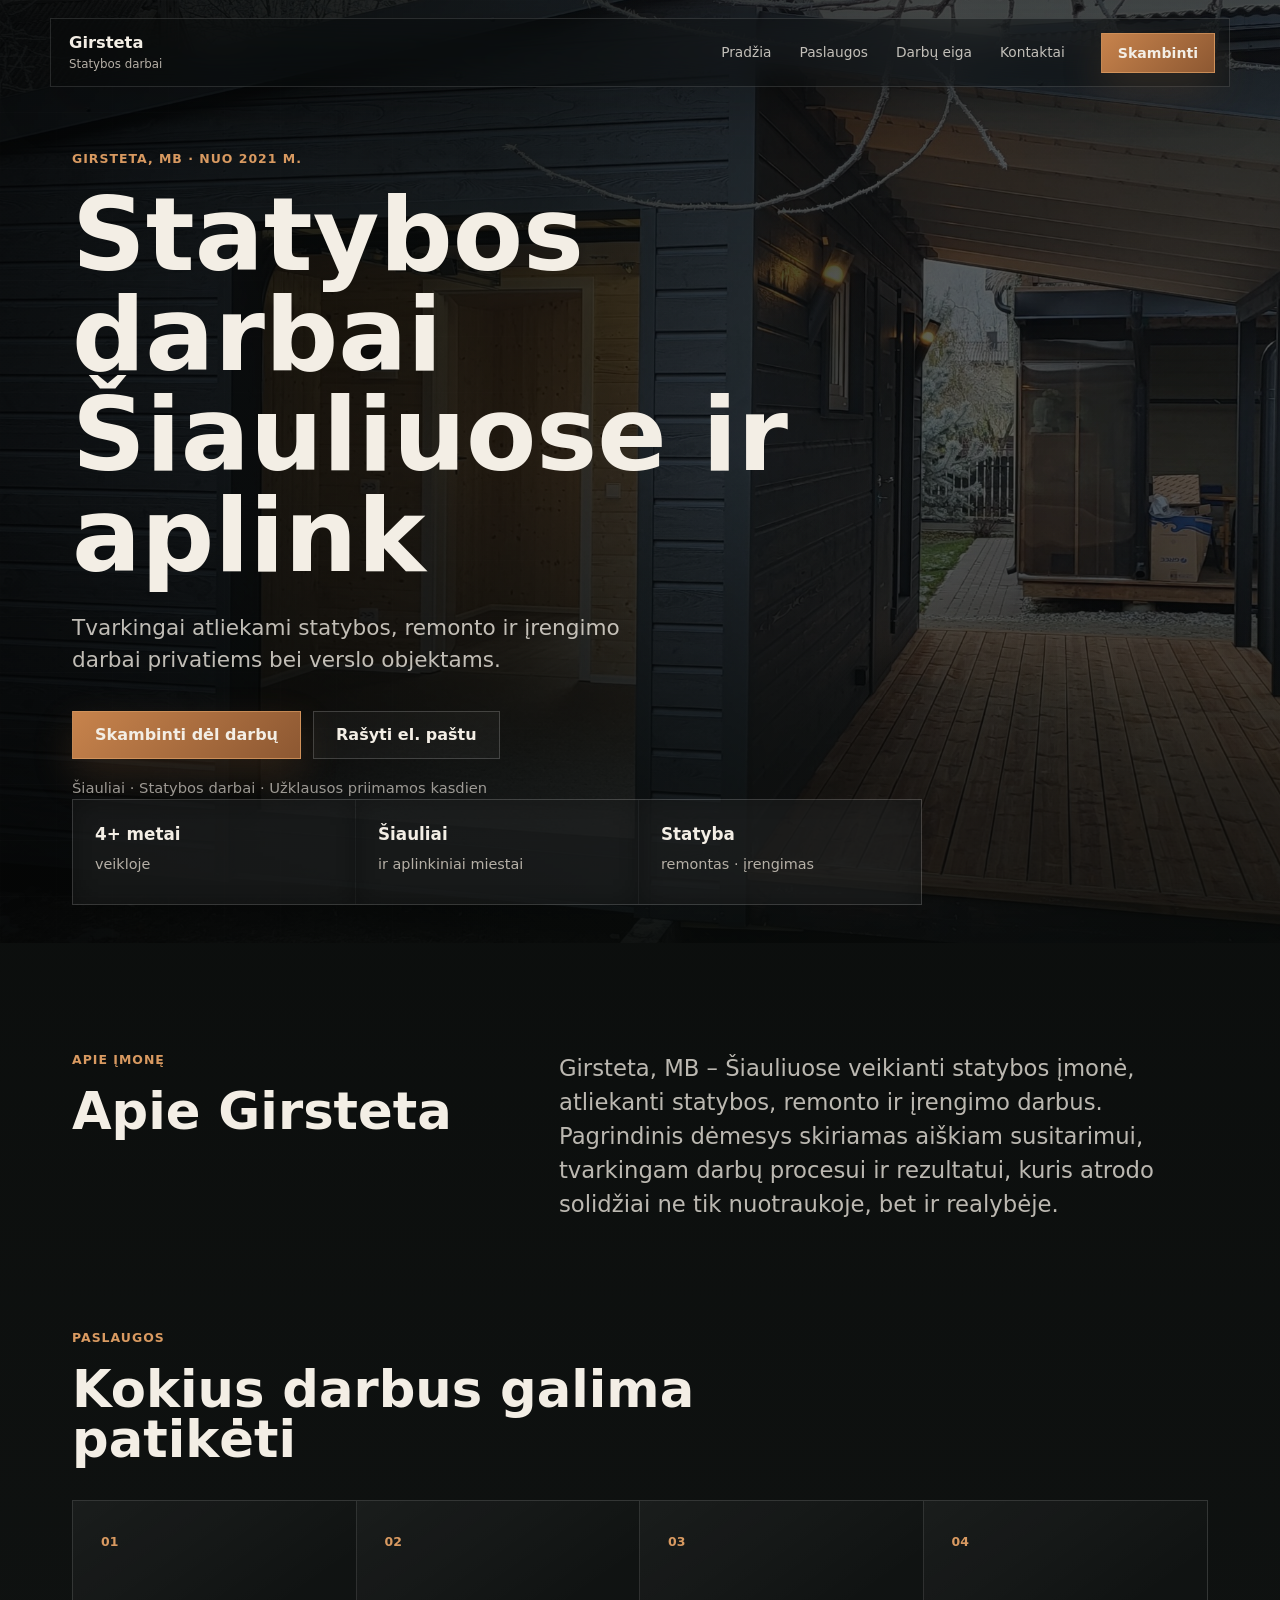
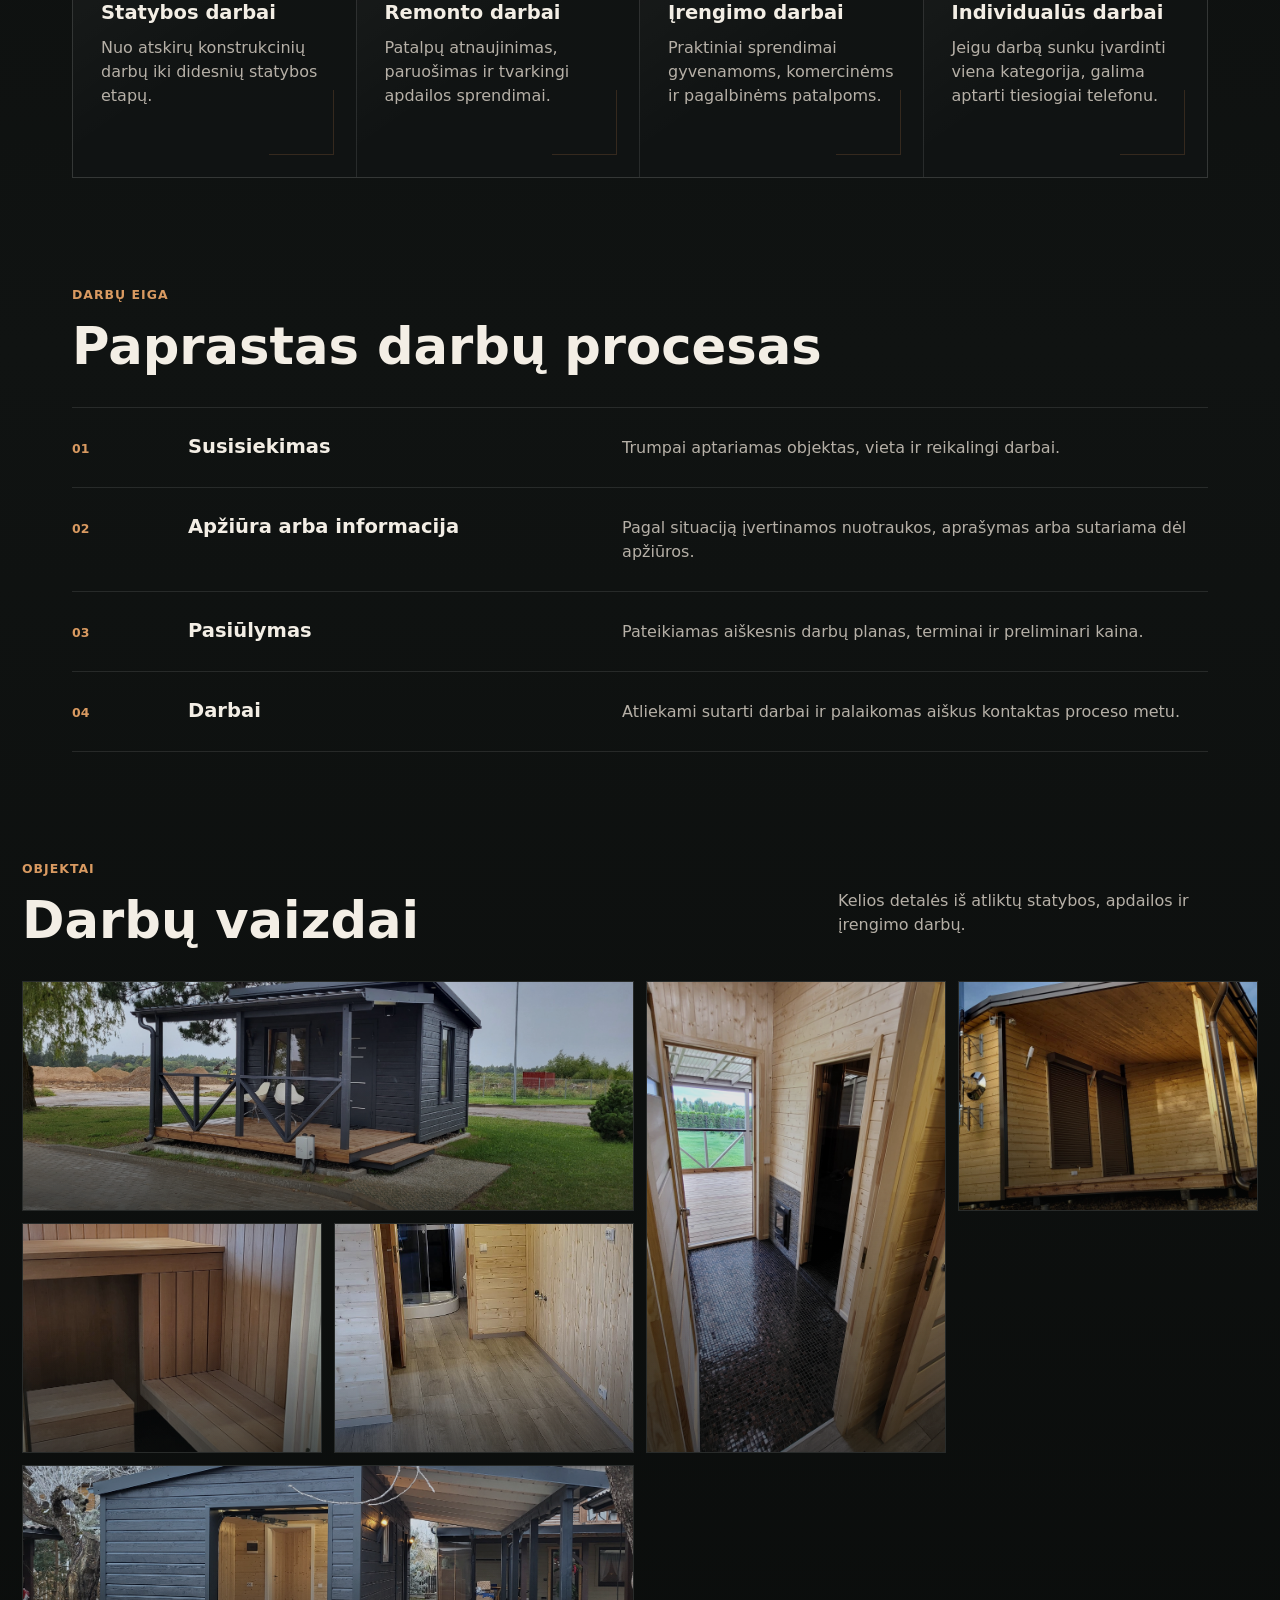
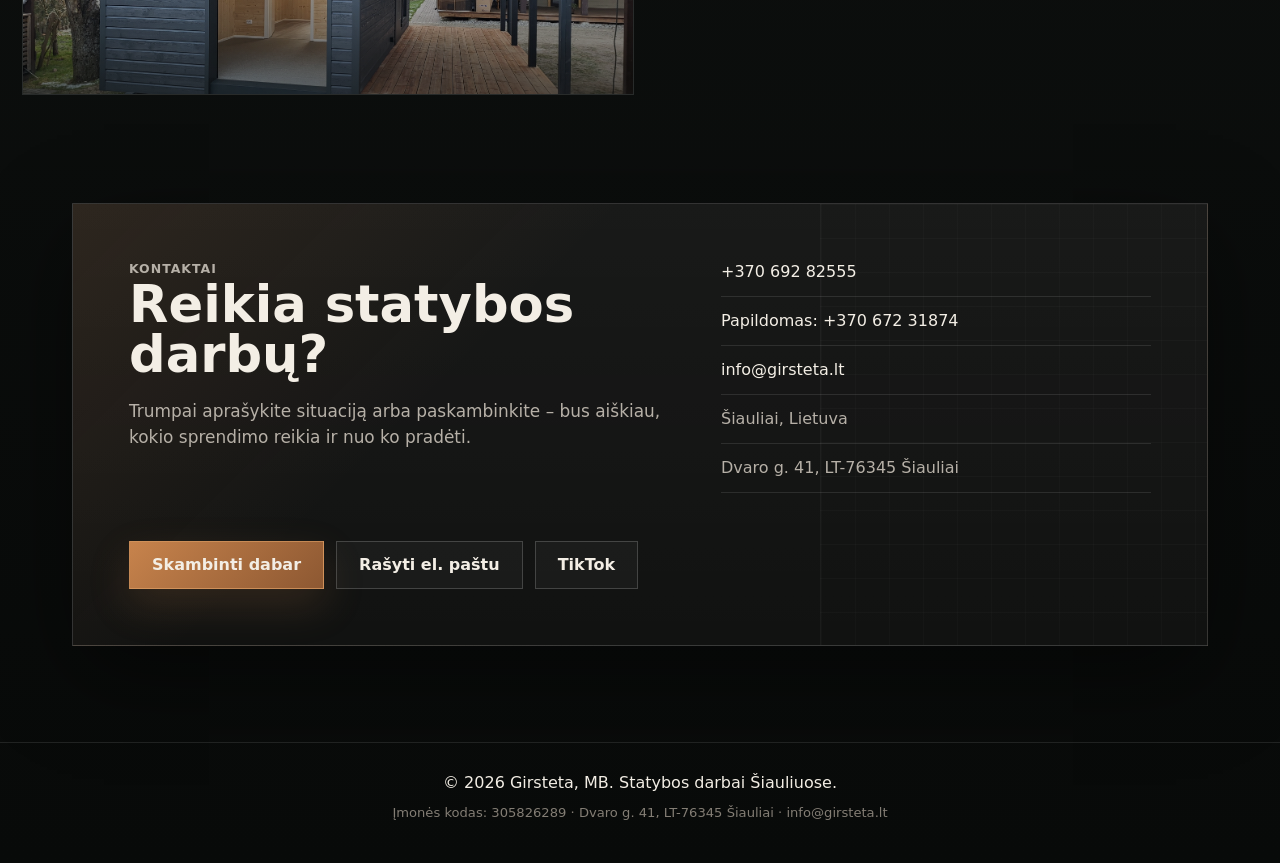
==== index.html @ 56b24819 "Add files via upload" ====
<!doctype html>
<html lang="lt">
  <head>
    <meta charset="utf-8" />
    <meta name="viewport" content="width=device-width, initial-scale=1" />
    <title>Girsteta, MB – statybos darbai Šiauliuose</title>
    <meta
      name="description"
      content="Girsteta, MB – statybos, remonto ir įrengimo darbai Šiauliuose ir aplink. Susisiekite dėl darbų telefonu arba el. paštu."
    />
    <meta property="og:title" content="Girsteta, MB – statybos darbai Šiauliuose" />
    <meta
      property="og:description"
      content="Girsteta, MB – statybos, remonto ir įrengimo darbai Šiauliuose ir aplink. Susisiekite dėl darbų telefonu arba el. paštu."
    />
    <meta property="og:type" content="website" />
    <meta property="og:image" content="images/10.jpg" />
    <link rel="preload" as="image" href="images/10.jpg" />
    <link
      rel="icon"
      href='data:image/svg+xml,%3Csvg xmlns="http://www.w3.org/2000/svg" viewBox="0 0 120 120"%3E%3Crect width="120" height="120" fill="%23080a09"/%3E%3Cpath d="M23 63 60 31l37 32v35H23V63Z" fill="none" stroke="%23c7834c" stroke-width="8" stroke-linejoin="round"/%3E%3Cpath d="M47 98V72h26v26" fill="none" stroke="%23f3eee5" stroke-width="8"/%3E%3C/svg%3E'
    />
    <link rel="stylesheet" href="styles.css" />
    <script src="script.js" defer></script>
  </head>
  <body>
    <div class="cursor-house" aria-hidden="true"></div>

    <header class="site-header" data-header>
      <a class="brand" href="#pradzia" aria-label="Girsteta pradžia">
        <span class="brand__name">Girsteta</span>
        <span class="brand__line">Statybos darbai</span>
      </a>
      <nav class="main-nav" aria-label="Pagrindinė navigacija">
        <a href="#pradzia">Pradžia</a>
        <a href="#paslaugos">Paslaugos</a>
        <a href="#eiga">Darbų eiga</a>
        <a href="#kontaktai">Kontaktai</a>
      </nav>
      <button class="btn btn--small btn--solid" type="button" data-call-open>Skambinti</button>
    </header>

    <main>
      <section class="hero" id="pradzia" aria-label="Girsteta statybos darbai">
        <div class="hero__shade"></div>
        <div class="hero__grain"></div>
        <div class="hero__inner">
          <div class="hero__copy">
            <p class="eyebrow">Girsteta, MB · nuo 2021 m.</p>
            <h1>Statybos darbai Šiauliuose ir aplink</h1>
            <p class="hero__lead">
              Tvarkingai atliekami statybos, remonto ir įrengimo darbai privatiems bei verslo objektams.
            </p>
            <div class="hero__actions">
              <button class="btn btn--solid" type="button" data-call-open>Skambinti dėl darbų</button>
              <a class="btn btn--outline" href="mailto:info@girsteta.lt">Rašyti el. paštu</a>
            </div>
            <p class="hero__note">Šiauliai · Statybos darbai · Užklausos priimamos kasdien</p>
          </div>

          <div class="hero__facts" aria-label="Trumpi faktai">
            <div>
              <strong>4+ metai</strong>
              <span>veikloje</span>
            </div>
            <div>
              <strong>Šiauliai</strong>
              <span>ir aplinkiniai miestai</span>
            </div>
            <div>
              <strong>Statyba</strong>
              <span>remontas · įrengimas</span>
            </div>
          </div>
        </div>
      </section>

      <section class="section intro reveal" aria-labelledby="apie-title">
        <div class="section__grid">
          <div>
            <p class="section-kicker">Apie įmonę</p>
            <h2 id="apie-title">Apie Girsteta</h2>
          </div>
          <p class="intro__text">
            Girsteta, MB – Šiauliuose veikianti statybos įmonė, atliekanti statybos, remonto ir įrengimo
            darbus. Pagrindinis dėmesys skiriamas aiškiam susitarimui, tvarkingam darbų procesui ir
            rezultatui, kuris atrodo solidžiai ne tik nuotraukoje, bet ir realybėje.
          </p>
        </div>
      </section>

      <section class="section reveal" id="paslaugos" aria-labelledby="paslaugos-title">
        <div class="section__head">
          <p class="section-kicker">Paslaugos</p>
          <h2 id="paslaugos-title">Kokius darbus galima patikėti</h2>
        </div>
        <div class="service-grid">
          <article class="service-card">
            <span>01</span>
            <h3>Statybos darbai</h3>
            <p>Nuo atskirų konstrukcinių darbų iki didesnių statybos etapų.</p>
          </article>
          <article class="service-card">
            <span>02</span>
            <h3>Remonto darbai</h3>
            <p>Patalpų atnaujinimas, paruošimas ir tvarkingi apdailos sprendimai.</p>
          </article>
          <article class="service-card">
            <span>03</span>
            <h3>Įrengimo darbai</h3>
            <p>Praktiniai sprendimai gyvenamoms, komercinėms ir pagalbinėms patalpoms.</p>
          </article>
          <article class="service-card">
            <span>04</span>
            <h3>Individualūs darbai</h3>
            <p>Jeigu darbą sunku įvardinti viena kategorija, galima aptarti tiesiogiai telefonu.</p>
          </article>
        </div>
      </section>

      <section class="section process reveal" id="eiga" aria-labelledby="eiga-title">
        <div class="section__head">
          <p class="section-kicker">Darbų eiga</p>
          <h2 id="eiga-title">Paprastas darbų procesas</h2>
        </div>
        <div class="process-list">
          <article>
            <span>01</span>
            <h3>Susisiekimas</h3>
            <p>Trumpai aptariamas objektas, vieta ir reikalingi darbai.</p>
          </article>
          <article>
            <span>02</span>
            <h3>Apžiūra arba informacija</h3>
            <p>Pagal situaciją įvertinamos nuotraukos, aprašymas arba sutariama dėl apžiūros.</p>
          </article>
          <article>
            <span>03</span>
            <h3>Pasiūlymas</h3>
            <p>Pateikiamas aiškesnis darbų planas, terminai ir preliminari kaina.</p>
          </article>
          <article>
            <span>04</span>
            <h3>Darbai</h3>
            <p>Atliekami sutarti darbai ir palaikomas aiškus kontaktas proceso metu.</p>
          </article>
        </div>
      </section>

      <section class="section gallery-section reveal" aria-labelledby="galerija-title">
        <div class="section__head section__head--split">
          <div>
            <p class="section-kicker">Objektai</p>
            <h2 id="galerija-title">Darbų vaizdai</h2>
          </div>
          <p>Kelios detalės iš atliktų statybos, apdailos ir įrengimo darbų.</p>
        </div>
        <div class="gallery">
          <figure class="gallery__item gallery__item--wide">
            <img src="images/8.jpg" alt="Tamsaus medinio statinio fasadas su terasa" loading="lazy" />
          </figure>
          <figure class="gallery__item gallery__item--tall">
            <img src="images/1.jpg" alt="Medžiu įrengtas vidinis tambūras ir durų angos" loading="lazy" />
          </figure>
          <figure class="gallery__item">
            <img src="images/12.jpg" alt="Medinis fasadas ir terasa prie vandens" loading="lazy" />
          </figure>
          <figure class="gallery__item">
            <img src="images/3.jpg" alt="Įrengta vidaus patalpa su medinėmis sienomis" loading="lazy" />
          </figure>
          <figure class="gallery__item gallery__item--wide">
            <img src="images/10.jpg" alt="Pilkas medinis statinys su įrengta terasa" loading="lazy" />
          </figure>
          <figure class="gallery__item">
            <img src="images/4.jpg" alt="Medinė vidaus apdaila su suoliuku ir šviestuvu" loading="lazy" />
          </figure>
        </div>
      </section>

      <section class="section contact-section reveal" id="kontaktai" aria-labelledby="kontaktai-title">
        <div class="contact-card">
          <div class="contact-card__copy">
            <p class="section-kicker">Kontaktai</p>
            <h2 id="kontaktai-title">Reikia statybos darbų?</h2>
            <p>
              Trumpai aprašykite situaciją arba paskambinkite – bus aiškiau, kokio sprendimo reikia ir nuo
              ko pradėti.
            </p>
          </div>
          <div class="contact-details" aria-label="Girsteta kontaktai">
            <a href="tel:+37069282555" data-call-open>+370 692 82555</a>
            <a href="tel:+37067231874" data-call-open>Papildomas: +370 672 31874</a>
            <a href="mailto:info@girsteta.lt">info@girsteta.lt</a>
            <span>Šiauliai, Lietuva</span>
            <span>Dvaro g. 41, LT-76345 Šiauliai</span>
          </div>
          <div class="contact-actions">
            <button class="btn btn--solid" type="button" data-call-open>Skambinti dabar</button>
            <a class="btn btn--outline" href="mailto:info@girsteta.lt">Rašyti el. paštu</a>
            <a
              class="btn btn--ghost"
              href="https://www.tiktok.com/@pauliusgirnis"
              target="_blank"
              rel="noreferrer"
            >
              TikTok
            </a>
          </div>
        </div>
      </section>
    </main>

    <footer class="site-footer">
      <p>© 2026 Girsteta, MB. Statybos darbai Šiauliuose.</p>
      <small>Įmonės kodas: 305826289 · Dvaro g. 41, LT-76345 Šiauliai · info@girsteta.lt</small>
    </footer>

    <div class="call-modal" data-call-modal hidden>
      <div class="call-modal__backdrop" data-call-close></div>
      <section
        class="call-modal__panel"
        role="dialog"
        aria-modal="true"
        aria-labelledby="call-modal-title"
        aria-describedby="call-modal-desc"
      >
        <button class="call-modal__close" type="button" aria-label="Uždaryti langą" data-call-close>
          <span aria-hidden="true">×</span>
        </button>
        <p class="section-kicker">Telefonas</p>
        <h2 id="call-modal-title">Skambinti Girsteta</h2>
        <p id="call-modal-desc">Dėl statybos darbų galite susisiekti telefonu:</p>
        <a class="call-modal__number" href="tel:+37069282555">+370 692 82555</a>
        <a class="btn btn--solid call-modal__button" href="tel:+37069282555">Skambinti dabar</a>
        <p class="call-modal__alt">
          Papildomas numeris:
          <a href="tel:+37067231874">+370 672 31874</a>
        </p>
      </section>
    </div>
  </body>
</html>
---- styles.css ----
:root {
  --bg: #080a09;
  --bg-2: #101312;
  --panel: rgba(18, 21, 19, 0.78);
  --panel-strong: rgba(12, 14, 13, 0.88);
  --line: rgba(255, 255, 255, 0.1);
  --line-strong: rgba(255, 255, 255, 0.18);
  --text: #f3eee5;
  --muted: #b6b0a7;
  --soft: #837d74;
  --accent: #c7834c;
  --accent-strong: #d99a61;
  --accent-dark: #422718;
  --shadow: 0 30px 90px rgba(0, 0, 0, 0.45);
  --max: 1180px;
  color-scheme: dark;
}

* {
  box-sizing: border-box;
}

html {
  scroll-behavior: smooth;
}

body {
  margin: 0;
  min-width: 320px;
  background:
    radial-gradient(circle at 12% 12%, rgba(199, 131, 76, 0.08), transparent 26rem),
    linear-gradient(180deg, #080a09 0%, #101312 48%, #080a09 100%);
  color: var(--text);
  font-family:
    Inter, ui-sans-serif, system-ui, -apple-system, BlinkMacSystemFont, "Segoe UI", sans-serif;
  line-height: 1.5;
  text-rendering: optimizeLegibility;
}

body.modal-open {
  overflow: hidden;
}

a {
  color: inherit;
  text-decoration: none;
}

button,
a {
  -webkit-tap-highlight-color: transparent;
}

button {
  font: inherit;
}

img {
  display: block;
  width: 100%;
}

.site-header {
  position: fixed;
  inset: 18px 22px auto;
  z-index: 20;
  display: grid;
  grid-template-columns: 1fr auto auto;
  align-items: center;
  gap: 24px;
  max-width: min(var(--max), calc(100vw - 44px));
  margin: 0 auto;
  padding: 12px 14px 12px 18px;
  border: 1px solid rgba(255, 255, 255, 0.12);
  background: rgba(8, 10, 9, 0.36);
  backdrop-filter: blur(18px);
  box-shadow: 0 18px 55px rgba(0, 0, 0, 0.2);
  transition:
    background 220ms ease,
    border-color 220ms ease,
    transform 220ms ease;
}

.site-header.is-scrolled {
  background: rgba(8, 10, 9, 0.84);
  border-color: rgba(255, 255, 255, 0.16);
}

.brand {
  display: inline-flex;
  flex-direction: column;
  width: fit-content;
  gap: 1px;
}

.brand__name {
  font-size: 1.02rem;
  font-weight: 760;
  letter-spacing: 0;
}

.brand__line {
  color: var(--muted);
  font-size: 0.74rem;
}

.main-nav {
  display: flex;
  gap: 4px;
  align-items: center;
}

.main-nav a {
  position: relative;
  padding: 10px 12px;
  color: rgba(243, 238, 229, 0.78);
  font-size: 0.86rem;
  transition: color 180ms ease;
}

.main-nav a::after {
  position: absolute;
  right: 12px;
  bottom: 6px;
  left: 12px;
  height: 1px;
  content: "";
  background: var(--accent);
  transform: scaleX(0);
  transform-origin: left;
  transition: transform 180ms ease;
}

.main-nav a:hover,
.main-nav a:focus-visible {
  color: var(--text);
}

.main-nav a:hover::after,
.main-nav a:focus-visible::after {
  transform: scaleX(1);
}

.btn {
  display: inline-flex;
  min-height: 48px;
  align-items: center;
  justify-content: center;
  gap: 10px;
  border: 1px solid transparent;
  padding: 0 22px;
  color: var(--text);
  background: transparent;
  cursor: pointer;
  font-weight: 720;
  line-height: 1;
  transition:
    transform 180ms ease,
    border-color 180ms ease,
    background 180ms ease,
    color 180ms ease,
    box-shadow 180ms ease;
}

.btn:hover,
.btn:focus-visible {
  transform: translateY(-2px);
}

.btn--small {
  min-height: 40px;
  padding: 0 16px;
  font-size: 0.88rem;
}

.btn--solid {
  border-color: rgba(217, 154, 97, 0.72);
  background: linear-gradient(135deg, #c7834c, #8d5832);
  box-shadow: 0 16px 42px rgba(199, 131, 76, 0.18);
}

.btn--solid:hover,
.btn--solid:focus-visible {
  border-color: rgba(255, 209, 167, 0.8);
  box-shadow: 0 20px 54px rgba(199, 131, 76, 0.26);
}

.btn--outline,
.btn--ghost {
  border-color: var(--line-strong);
  background: rgba(255, 255, 255, 0.035);
}

.btn--outline:hover,
.btn--outline:focus-visible,
.btn--ghost:hover,
.btn--ghost:focus-visible {
  border-color: rgba(217, 154, 97, 0.52);
  background: rgba(217, 154, 97, 0.08);
}

.hero {
  position: relative;
  min-height: 100svh;
  overflow: hidden;
  background-image: url("images/10.jpg");
  background-position: center;
  background-size: cover;
  isolation: isolate;
}

.hero::before {
  position: absolute;
  inset: 0;
  z-index: -3;
  content: "";
  background: inherit;
  transform: scale(1.03);
  animation: heroDrift 18s ease-out forwards;
}

.hero__shade,
.hero__grain {
  position: absolute;
  inset: 0;
  pointer-events: none;
}

.hero__shade {
  z-index: -2;
  background:
    linear-gradient(90deg, rgba(4, 5, 5, 0.86) 0%, rgba(6, 8, 7, 0.68) 41%, rgba(6, 8, 7, 0.36) 74%),
    linear-gradient(180deg, rgba(8, 10, 9, 0.58) 0%, rgba(8, 10, 9, 0.38) 48%, rgba(8, 10, 9, 0.88) 100%);
}

.hero__grain {
  z-index: -1;
  opacity: 0.32;
  background-image:
    linear-gradient(rgba(255, 255, 255, 0.03) 1px, transparent 1px),
    linear-gradient(90deg, rgba(255, 255, 255, 0.025) 1px, transparent 1px);
  background-size: 56px 56px;
  mask-image: linear-gradient(90deg, black, transparent 76%);
}

.hero__inner {
  display: flex;
  min-height: 100svh;
  max-width: var(--max);
  margin: 0 auto;
  padding: 150px 22px 38px;
  flex-direction: column;
  justify-content: space-between;
}

.hero__copy {
  max-width: 740px;
  animation: heroIn 720ms ease both;
}

.eyebrow,
.section-kicker {
  margin: 0 0 16px;
  color: var(--accent-strong);
  font-size: 0.78rem;
  font-weight: 780;
  letter-spacing: 0.08em;
  text-transform: uppercase;
}

.hero h1,
.section h2,
.contact-card h2,
.call-modal h2 {
  margin: 0;
  font-weight: 760;
  letter-spacing: 0;
  line-height: 0.98;
}

.hero h1 {
  max-width: 820px;
  font-size: clamp(3.05rem, 8vw, 7.1rem);
}

.hero__lead {
  max-width: 620px;
  margin: 26px 0 0;
  color: rgba(243, 238, 229, 0.78);
  font-size: clamp(1.05rem, 2vw, 1.35rem);
}

.hero__actions {
  display: flex;
  flex-wrap: wrap;
  gap: 12px;
  margin: 34px 0 0;
}

.hero__note {
  margin: 18px 0 0;
  color: rgba(243, 238, 229, 0.62);
  font-size: 0.92rem;
}

.hero__facts {
  display: grid;
  grid-template-columns: repeat(3, minmax(0, 1fr));
  gap: 1px;
  width: min(850px, 100%);
  border: 1px solid rgba(255, 255, 255, 0.13);
  background: rgba(255, 255, 255, 0.08);
  animation: heroIn 720ms 160ms ease both;
}

.hero__facts div {
  min-height: 104px;
  padding: 22px;
  background: rgba(8, 10, 9, 0.56);
  backdrop-filter: blur(14px);
}

.hero__facts strong,
.hero__facts span {
  display: block;
}

.hero__facts strong {
  font-size: 1.05rem;
}

.hero__facts span {
  margin-top: 7px;
  color: var(--muted);
  font-size: 0.9rem;
}

.section {
  max-width: var(--max);
  margin: 0 auto;
  padding: 108px 22px 0;
}

.section__grid {
  display: grid;
  grid-template-columns: minmax(220px, 0.78fr) minmax(0, 1.22fr);
  gap: 72px;
  align-items: start;
}

.section h2,
.contact-card h2 {
  font-size: clamp(2rem, 4vw, 3.8rem);
}

.intro__text {
  max-width: 760px;
  margin: 0;
  color: rgba(243, 238, 229, 0.76);
  font-size: clamp(1.06rem, 1.9vw, 1.42rem);
}

.section__head {
  max-width: 760px;
  margin-bottom: 36px;
}

.section__head--split {
  display: grid;
  max-width: none;
  grid-template-columns: minmax(0, 1fr) minmax(260px, 420px);
  gap: 40px;
  align-items: end;
}

.section__head--split p:last-child {
  margin: 0 0 8px;
  color: var(--muted);
}

.service-grid {
  display: grid;
  grid-template-columns: repeat(4, minmax(0, 1fr));
  border: 1px solid var(--line);
  background: rgba(255, 255, 255, 0.06);
}

.service-card {
  position: relative;
  min-height: 276px;
  padding: 28px;
  overflow: hidden;
  background:
    linear-gradient(145deg, rgba(255, 255, 255, 0.045), transparent 54%),
    rgba(14, 17, 16, 0.82);
  border-right: 1px solid var(--line);
  transition:
    transform 180ms ease,
    background 180ms ease,
    border-color 180ms ease;
}

.service-card:last-child {
  border-right: 0;
}

.service-card::before {
  position: absolute;
  inset: auto 22px 22px auto;
  width: 64px;
  height: 64px;
  content: "";
  border-right: 1px solid rgba(199, 131, 76, 0.36);
  border-bottom: 1px solid rgba(199, 131, 76, 0.36);
  opacity: 0.55;
}

.service-card:hover {
  z-index: 1;
  transform: translateY(-6px);
  background:
    linear-gradient(145deg, rgba(199, 131, 76, 0.12), transparent 58%),
    rgba(18, 21, 19, 0.96);
}

.service-card span,
.process-list span {
  color: var(--accent-strong);
  font-size: 0.78rem;
  font-weight: 780;
}

.service-card h3,
.process-list h3 {
  margin: 48px 0 12px;
  font-size: 1.22rem;
  line-height: 1.18;
}

.service-card p,
.process-list p,
.contact-card p,
.call-modal p {
  margin: 0;
  color: var(--muted);
}

.process-list {
  display: grid;
  gap: 0;
  border-top: 1px solid var(--line);
}

.process-list article {
  display: grid;
  grid-template-columns: 92px minmax(220px, 0.7fr) minmax(0, 1fr);
  gap: 24px;
  align-items: baseline;
  padding: 27px 0;
  border-bottom: 1px solid var(--line);
}

.process-list h3 {
  margin: 0;
}

.gallery-section {
  max-width: 1320px;
}

.gallery {
  display: grid;
  grid-auto-flow: dense;
  grid-auto-rows: 230px;
  grid-template-columns: repeat(4, minmax(0, 1fr));
  gap: 12px;
}

.gallery__item {
  position: relative;
  min-height: 0;
  margin: 0;
  overflow: hidden;
  border: 1px solid var(--line);
  background: var(--bg-2);
}

.gallery__item::after {
  position: absolute;
  inset: 0;
  content: "";
  background:
    linear-gradient(180deg, transparent 44%, rgba(8, 10, 9, 0.58) 100%),
    rgba(8, 10, 9, 0.12);
  opacity: 0.95;
  transition: opacity 220ms ease;
}

.gallery__item:hover::after {
  opacity: 0.46;
}

.gallery__item img {
  height: 100%;
  object-fit: cover;
  filter: saturate(0.88) contrast(1.04);
  transition:
    transform 650ms ease,
    filter 220ms ease;
}

.gallery__item:hover img {
  transform: scale(1.045);
  filter: saturate(1) contrast(1.07);
}

.gallery__item--wide {
  grid-column: span 2;
}

.gallery__item--tall {
  grid-row: span 2;
}

.contact-section {
  padding-bottom: 96px;
}

.contact-card {
  position: relative;
  display: grid;
  grid-template-columns: minmax(0, 1fr) minmax(280px, 430px);
  gap: 42px;
  overflow: hidden;
  padding: clamp(26px, 5vw, 56px);
  border: 1px solid rgba(255, 255, 255, 0.14);
  background:
    linear-gradient(135deg, rgba(199, 131, 76, 0.12), transparent 35%),
    linear-gradient(180deg, rgba(255, 255, 255, 0.055), rgba(255, 255, 255, 0.02)),
    rgba(12, 14, 13, 0.92);
  box-shadow: var(--shadow);
}

.contact-card::after {
  position: absolute;
  top: 0;
  right: 0;
  width: 34%;
  height: 100%;
  content: "";
  border-left: 1px solid rgba(255, 255, 255, 0.08);
  background-image:
    linear-gradient(rgba(255, 255, 255, 0.04) 1px, transparent 1px),
    linear-gradient(90deg, rgba(255, 255, 255, 0.035) 1px, transparent 1px);
  background-size: 34px 34px;
  opacity: 0.55;
  pointer-events: none;
}

.contact-card__copy,
.contact-details,
.contact-actions {
  position: relative;
  z-index: 1;
}

.contact-card__copy p:last-child {
  max-width: 580px;
  margin-top: 20px;
  font-size: 1.06rem;
}

.contact-details {
  display: grid;
  align-content: start;
  gap: 12px;
  color: var(--muted);
}

.contact-details a,
.contact-details span {
  display: block;
  padding-bottom: 12px;
  border-bottom: 1px solid var(--line);
}

.contact-details a {
  color: var(--text);
  transition: color 180ms ease;
}

.contact-details a:hover,
.contact-details a:focus-visible {
  color: var(--accent-strong);
}

.contact-actions {
  display: flex;
  grid-column: 1 / -1;
  flex-wrap: wrap;
  gap: 12px;
  margin-top: 6px;
}

.site-footer {
  padding: 28px 22px 40px;
  border-top: 1px solid var(--line);
  color: var(--muted);
  text-align: center;
}

.site-footer p {
  margin: 0;
  color: var(--text);
}

.site-footer small {
  display: block;
  margin-top: 8px;
  color: var(--soft);
  font-size: 0.82rem;
}

.call-modal {
  position: fixed;
  inset: 0;
  z-index: 60;
  display: grid;
  place-items: center;
  padding: 22px;
}

.call-modal[hidden] {
  display: none;
}

.call-modal__backdrop {
  position: absolute;
  inset: 0;
  background: rgba(2, 3, 3, 0.78);
  backdrop-filter: blur(12px);
  animation: fadeIn 160ms ease both;
}

.call-modal__panel {
  position: relative;
  width: min(100%, 520px);
  padding: clamp(26px, 5vw, 42px);
  border: 1px solid rgba(255, 255, 255, 0.16);
  background:
    linear-gradient(135deg, rgba(199, 131, 76, 0.13), transparent 42%),
    rgba(12, 14, 13, 0.96);
  box-shadow: 0 34px 110px rgba(0, 0, 0, 0.72);
  animation: modalIn 180ms ease both;
}

.call-modal__close {
  position: absolute;
  top: 14px;
  right: 14px;
  display: inline-grid;
  width: 40px;
  height: 40px;
  place-items: center;
  border: 1px solid var(--line);
  color: var(--text);
  background: rgba(255, 255, 255, 0.04);
  cursor: pointer;
  font-size: 1.45rem;
  transition:
    background 180ms ease,
    border-color 180ms ease,
    transform 180ms ease;
}

.call-modal__close:hover,
.call-modal__close:focus-visible {
  border-color: rgba(217, 154, 97, 0.6);
  background: rgba(217, 154, 97, 0.09);
  transform: rotate(3deg);
}

.call-modal h2 {
  margin-right: 44px;
  font-size: clamp(2rem, 8vw, 3.4rem);
}

.call-modal p {
  margin-top: 18px;
}

.call-modal__number {
  display: block;
  margin: 24px 0 18px;
  color: var(--text);
  font-size: clamp(2rem, 10vw, 3.5rem);
  font-weight: 780;
  letter-spacing: 0;
  line-height: 1;
}

.call-modal__button {
  width: 100%;
}

.call-modal__alt {
  color: var(--soft);
  font-size: 0.94rem;
}

.call-modal__alt a {
  color: var(--accent-strong);
}

.reveal {
  opacity: 0;
  transform: translateY(18px);
  transition:
    opacity 520ms ease,
    transform 520ms ease;
}

.reveal.is-visible {
  opacity: 1;
  transform: none;
}

.cursor-house {
  position: fixed;
  top: 0;
  left: 0;
  z-index: 100;
  width: 24px;
  height: 22px;
  pointer-events: none;
  opacity: 0;
  transform: translate3d(-40px, -40px, 0);
  transition:
    opacity 180ms ease,
    width 160ms ease,
    height 160ms ease;
}

.cursor-house::before,
.cursor-house::after {
  position: absolute;
  content: "";
  transition:
    border-color 160ms ease,
    background 160ms ease;
}

.cursor-house::before {
  top: 2px;
  left: 4px;
  width: 15px;
  height: 15px;
  border-top: 2px solid rgba(217, 154, 97, 0.92);
  border-left: 2px solid rgba(217, 154, 97, 0.92);
  transform: rotate(45deg);
}

.cursor-house::after {
  right: 4px;
  bottom: 0;
  left: 4px;
  height: 13px;
  border: 2px solid rgba(243, 238, 229, 0.78);
  border-top: 0;
  background: rgba(8, 10, 9, 0.22);
}

body.cursor-enabled,
body.cursor-enabled * {
  cursor: none !important;
}

body.cursor-enabled .cursor-house.is-visible {
  opacity: 1;
}

body.cursor-enabled .cursor-house.is-active {
  width: 30px;
  height: 27px;
}

body.cursor-enabled .cursor-house.is-active::before {
  border-color: rgba(255, 214, 177, 0.98);
}

body.cursor-enabled .cursor-house.is-active::after {
  border-color: rgba(255, 255, 255, 0.92);
  background: rgba(199, 131, 76, 0.11);
}

:focus-visible {
  outline: 2px solid var(--accent-strong);
  outline-offset: 4px;
}

@keyframes heroIn {
  from {
    opacity: 0;
    transform: translateY(18px);
  }
  to {
    opacity: 1;
    transform: none;
  }
}

@keyframes heroDrift {
  from {
    transform: scale(1.07);
  }
  to {
    transform: scale(1.03);
  }
}

@keyframes fadeIn {
  from {
    opacity: 0;
  }
}

@keyframes modalIn {
  from {
    opacity: 0;
    transform: translateY(12px) scale(0.98);
  }
}

@media (max-width: 980px) {
  .site-header {
    grid-template-columns: 1fr auto;
  }

  .main-nav {
    display: none;
  }

  .section__grid,
  .section__head--split,
  .contact-card {
    grid-template-columns: 1fr;
  }

  .service-grid {
    grid-template-columns: repeat(2, minmax(0, 1fr));
  }

  .service-card {
    border-bottom: 1px solid var(--line);
  }

  .service-card:nth-child(2n) {
    border-right: 0;
  }

  .service-card:nth-last-child(-n + 2) {
    border-bottom: 0;
  }

  .process-list article {
    grid-template-columns: 64px minmax(0, 1fr);
  }

  .process-list p {
    grid-column: 2;
  }

  .gallery {
    grid-template-columns: repeat(2, minmax(0, 1fr));
  }
}

@media (max-width: 700px) {
  .site-header {
    inset: 10px 10px auto;
    max-width: calc(100vw - 20px);
    gap: 14px;
    padding: 10px;
  }

  .brand__name {
    font-size: 0.96rem;
  }

  .brand__line {
    font-size: 0.7rem;
  }

  .site-header .btn {
    min-height: 38px;
    padding: 0 13px;
    font-size: 0.84rem;
  }

  .hero {
    background-position: 58% center;
  }

  .hero__shade {
    background:
      linear-gradient(90deg, rgba(4, 5, 5, 0.9), rgba(6, 8, 7, 0.62)),
      linear-gradient(180deg, rgba(8, 10, 9, 0.55), rgba(8, 10, 9, 0.94));
  }

  .hero__inner {
    padding: 122px 18px 22px;
  }

  .hero h1 {
    font-size: clamp(2.55rem, 16vw, 4rem);
    line-height: 1.02;
  }

  .hero__lead {
    margin-top: 20px;
  }

  .hero__actions,
  .contact-actions {
    flex-direction: column;
  }

  .btn {
    width: 100%;
  }

  .hero__facts {
    grid-template-columns: 1fr;
    margin-top: 54px;
  }

  .hero__facts div {
    min-height: auto;
    padding: 17px 18px;
  }

  .section {
    padding: 76px 18px 0;
  }

  .section__grid,
  .section__head--split,
  .contact-card {
    gap: 24px;
  }

  .service-grid {
    grid-template-columns: 1fr;
  }

  .service-card,
  .service-card:nth-child(2n),
  .service-card:nth-last-child(-n + 2) {
    min-height: 230px;
    border-right: 0;
    border-bottom: 1px solid var(--line);
  }

  .service-card:last-child {
    border-bottom: 0;
  }

  .process-list article {
    grid-template-columns: 1fr;
    gap: 9px;
  }

  .process-list p {
    grid-column: auto;
  }

  .gallery {
    grid-auto-rows: 230px;
    grid-template-columns: 1fr;
  }

  .gallery__item--wide,
  .gallery__item--tall {
    grid-column: auto;
    grid-row: auto;
  }

  .contact-section {
    padding-bottom: 74px;
  }

  .contact-card::after {
    width: 100%;
    opacity: 0.28;
  }

  .call-modal {
    align-items: end;
    padding: 14px;
  }

  .call-modal__panel {
    width: 100%;
  }
}

@media (hover: none), (pointer: coarse), (max-width: 900px) {
  .cursor-house {
    display: none;
  }

  body.cursor-enabled,
  body.cursor-enabled * {
    cursor: auto !important;
  }
}

@media (prefers-reduced-motion: reduce) {
  *,
  *::before,
  *::after {
    scroll-behavior: auto !important;
    animation-duration: 0.01ms !important;
    animation-iteration-count: 1 !important;
    transition-duration: 0.01ms !important;
  }
}
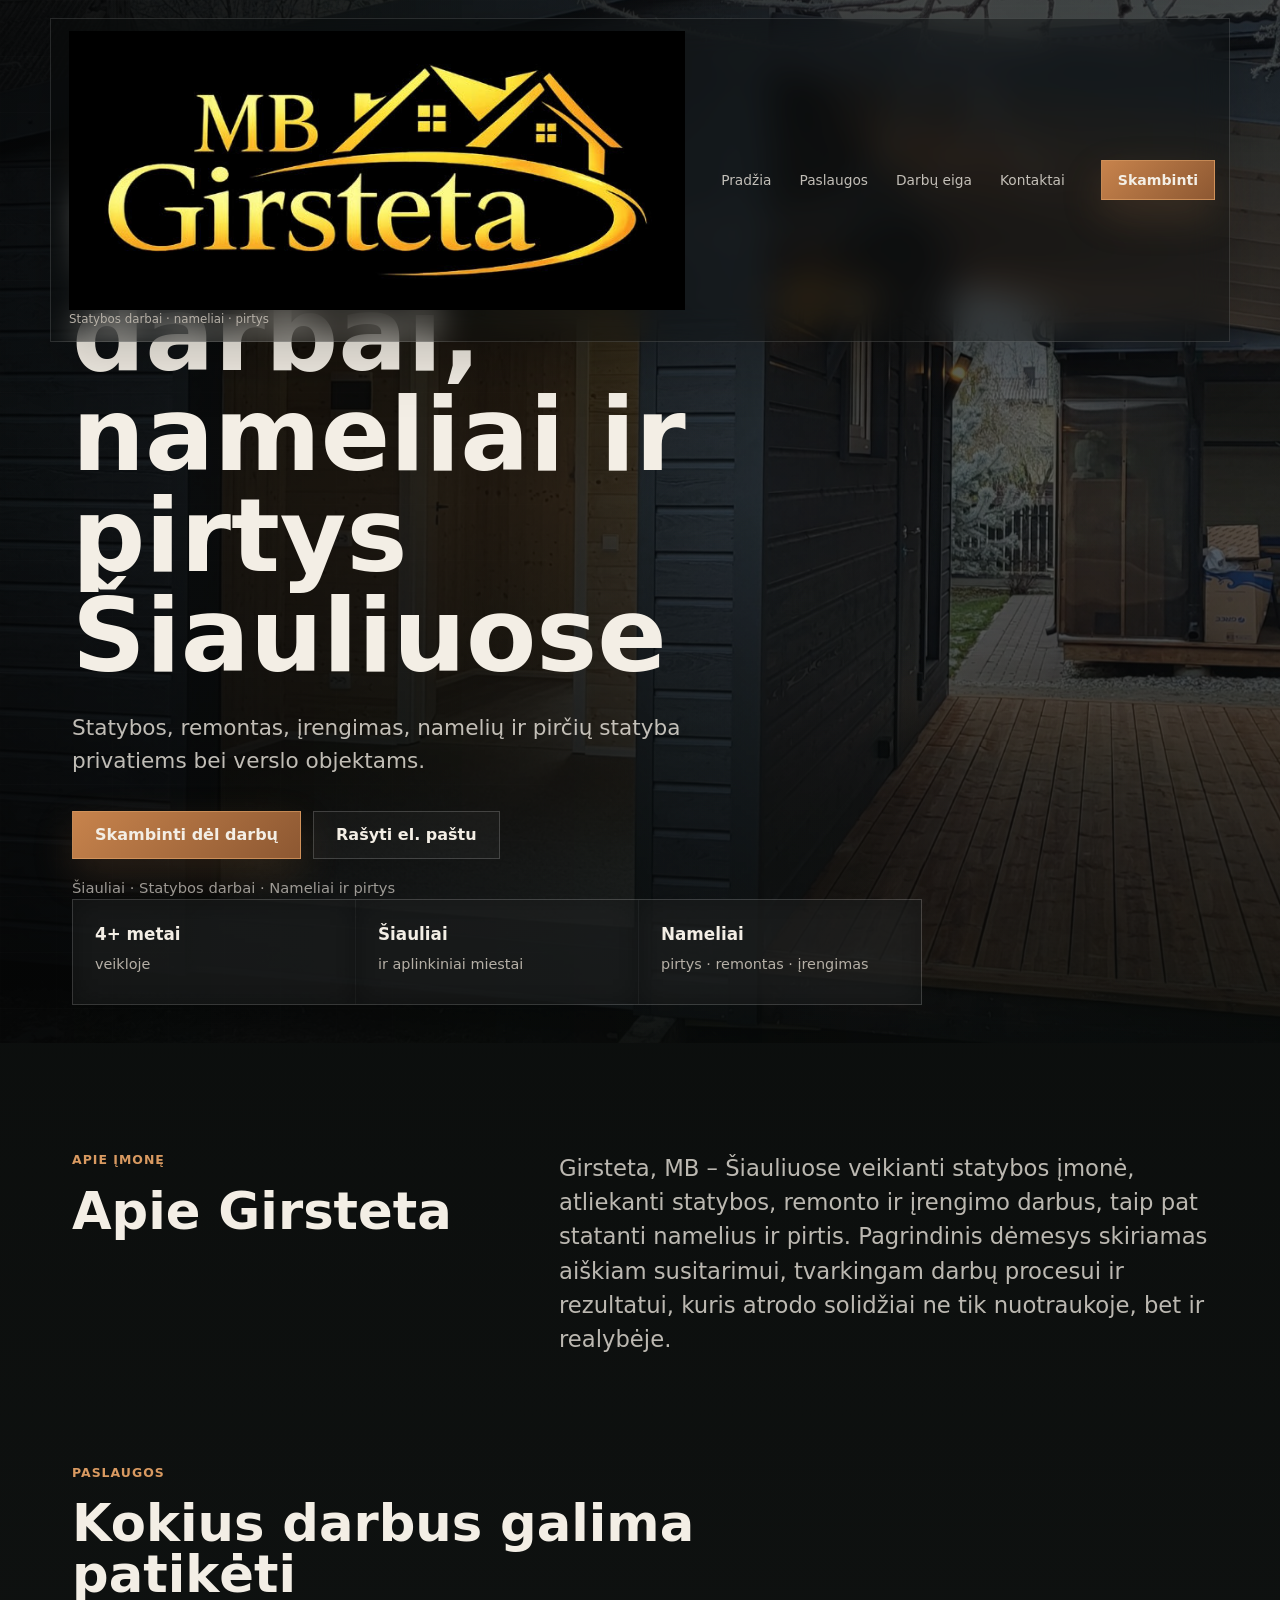
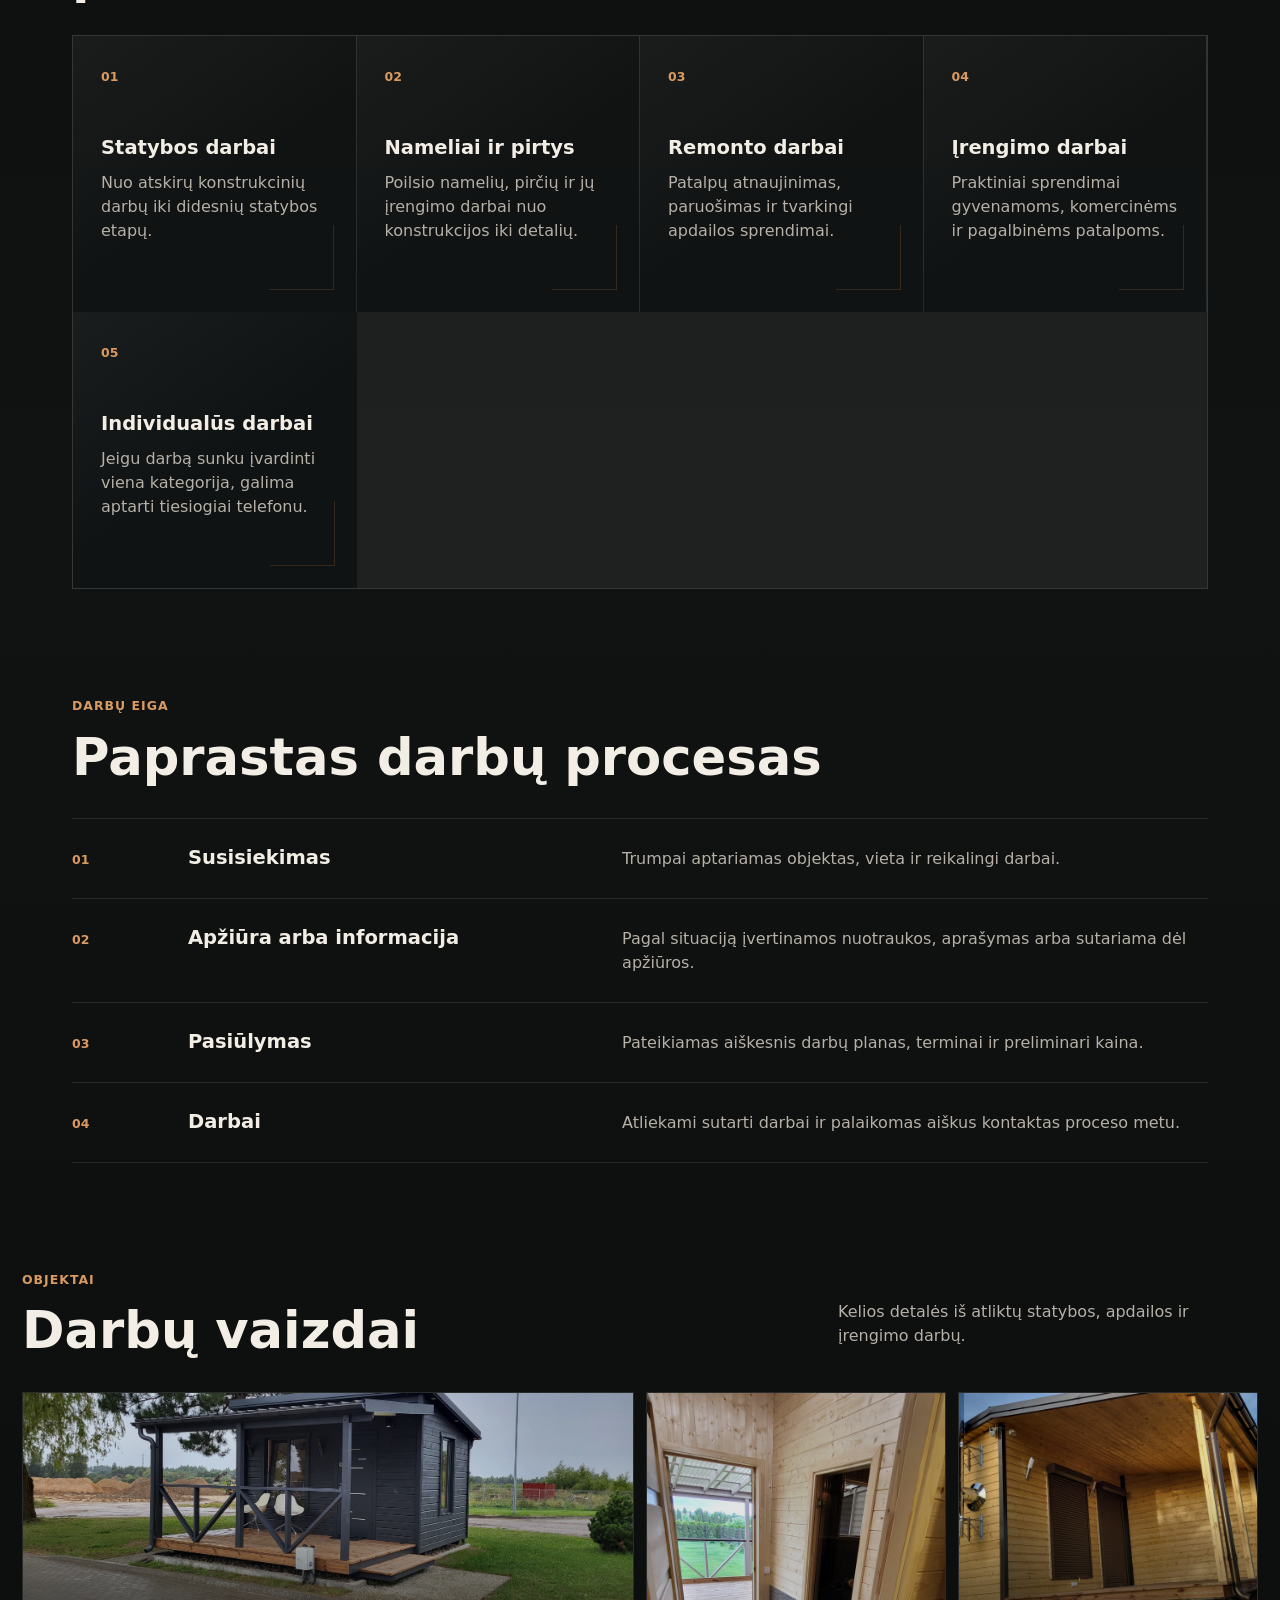
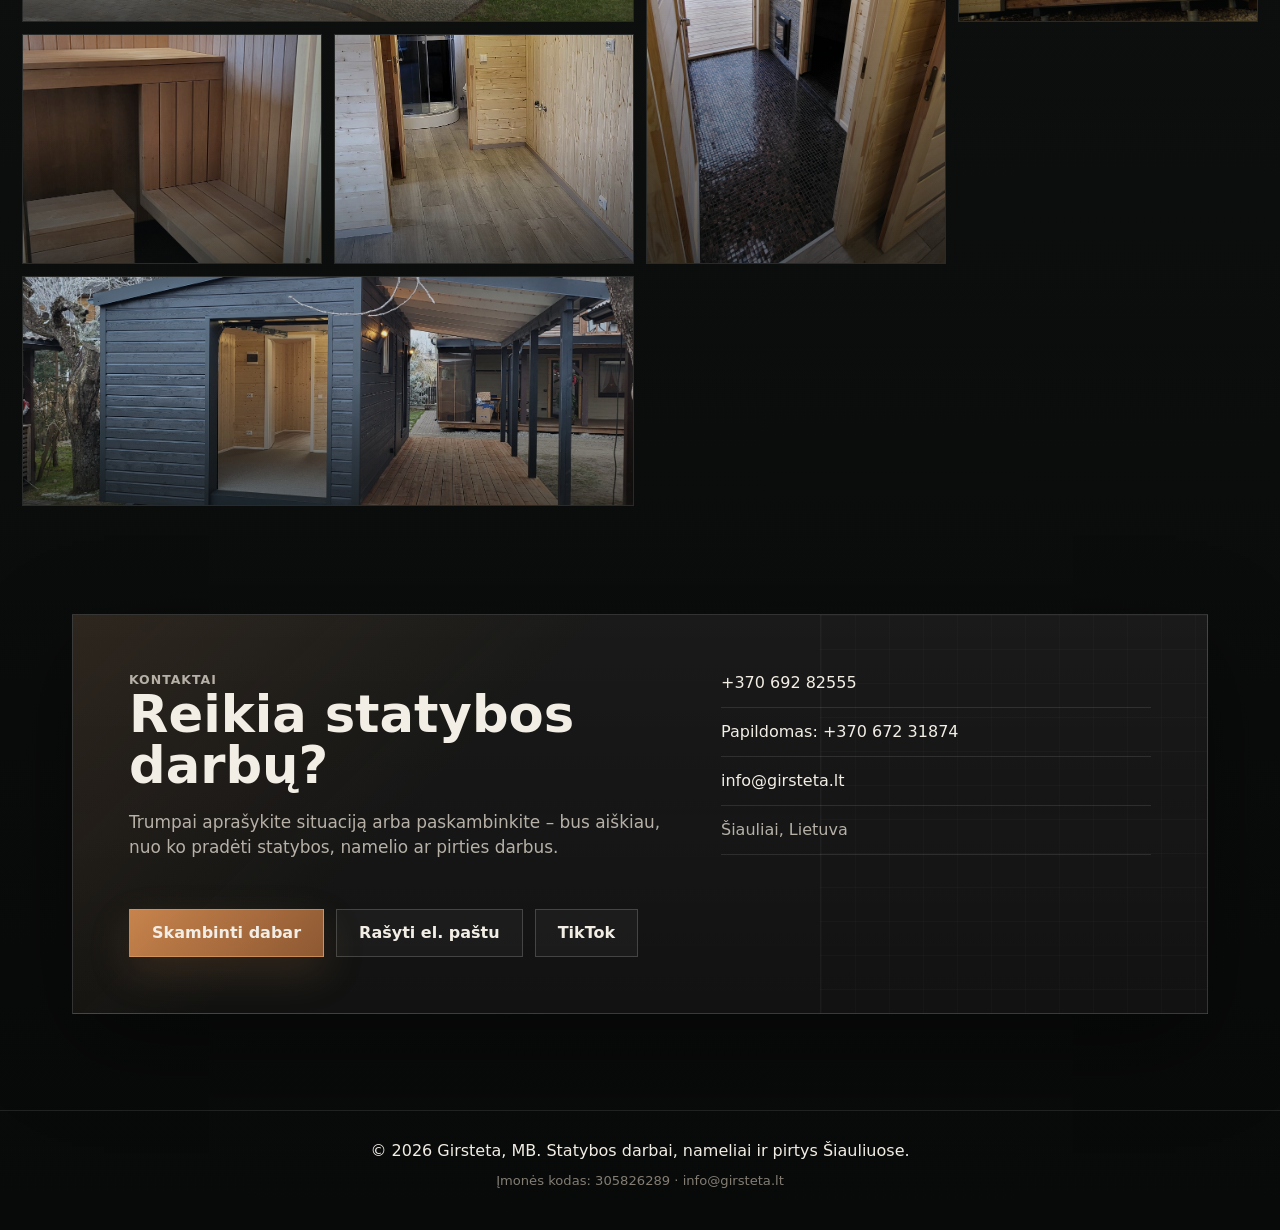
==== commit dea709b2: "Update index.html" ====
--- a/index.html
+++ b/index.html
@@ -3,23 +3,21 @@
   <head>
     <meta charset="utf-8" />
     <meta name="viewport" content="width=device-width, initial-scale=1" />
-    <title>Girsteta, MB – statybos darbai Šiauliuose</title>
+    <title>Girsteta, MB – statybos darbai, nameliai ir pirtys Šiauliuose</title>
     <meta
       name="description"
-      content="Girsteta, MB – statybos, remonto ir įrengimo darbai Šiauliuose ir aplink. Susisiekite dėl darbų telefonu arba el. paštu."
+      content="Girsteta, MB – statybos, remonto, įrengimo darbai, namelių ir pirčių statyba Šiauliuose ir aplink. Susisiekite telefonu arba el. paštu."
     />
-    <meta property="og:title" content="Girsteta, MB – statybos darbai Šiauliuose" />
+    <meta property="og:title" content="Girsteta, MB – statybos darbai, nameliai ir pirtys Šiauliuose" />
     <meta
       property="og:description"
-      content="Girsteta, MB – statybos, remonto ir įrengimo darbai Šiauliuose ir aplink. Susisiekite dėl darbų telefonu arba el. paštu."
+      content="Girsteta, MB – statybos, remonto, įrengimo darbai, namelių ir pirčių statyba Šiauliuose ir aplink. Susisiekite telefonu arba el. paštu."
     />
     <meta property="og:type" content="website" />
     <meta property="og:image" content="images/10.jpg" />
     <link rel="preload" as="image" href="images/10.jpg" />
-    <link
-      rel="icon"
-      href='data:image/svg+xml,%3Csvg xmlns="http://www.w3.org/2000/svg" viewBox="0 0 120 120"%3E%3Crect width="120" height="120" fill="%23080a09"/%3E%3Cpath d="M23 63 60 31l37 32v35H23V63Z" fill="none" stroke="%23c7834c" stroke-width="8" stroke-linejoin="round"/%3E%3Cpath d="M47 98V72h26v26" fill="none" stroke="%23f3eee5" stroke-width="8"/%3E%3C/svg%3E'
-    />
+    <link rel="icon" type="image/png" href="images/favicon.png" />
+    <link rel="apple-touch-icon" href="images/favicon.png" />
     <link rel="stylesheet" href="styles.css" />
     <script src="script.js" defer></script>
   </head>
@@ -28,8 +26,8 @@
 
     <header class="site-header" data-header>
       <a class="brand" href="#pradzia" aria-label="Girsteta pradžia">
-        <span class="brand__name">Girsteta</span>
-        <span class="brand__line">Statybos darbai</span>
+        <img class="brand__logo" src="images/girsteta-logo.png" alt="Girsteta, MB logotipas" />
+        <span class="brand__line">Statybos darbai · nameliai · pirtys</span>
       </a>
       <nav class="main-nav" aria-label="Pagrindinė navigacija">
         <a href="#pradzia">Pradžia</a>
@@ -47,15 +45,15 @@
         <div class="hero__inner">
           <div class="hero__copy">
             <p class="eyebrow">Girsteta, MB · nuo 2021 m.</p>
-            <h1>Statybos darbai Šiauliuose ir aplink</h1>
+            <h1>Statybos darbai, nameliai ir pirtys Šiauliuose</h1>
             <p class="hero__lead">
-              Tvarkingai atliekami statybos, remonto ir įrengimo darbai privatiems bei verslo objektams.
+              Statybos, remontas, įrengimas, namelių ir pirčių statyba privatiems bei verslo objektams.
             </p>
             <div class="hero__actions">
               <button class="btn btn--solid" type="button" data-call-open>Skambinti dėl darbų</button>
               <a class="btn btn--outline" href="mailto:info@girsteta.lt">Rašyti el. paštu</a>
             </div>
-            <p class="hero__note">Šiauliai · Statybos darbai · Užklausos priimamos kasdien</p>
+            <p class="hero__note">Šiauliai · Statybos darbai · Nameliai ir pirtys</p>
           </div>
 
           <div class="hero__facts" aria-label="Trumpi faktai">
@@ -68,8 +66,8 @@
               <span>ir aplinkiniai miestai</span>
             </div>
             <div>
-              <strong>Statyba</strong>
-              <span>remontas · įrengimas</span>
+              <strong>Nameliai</strong>
+              <span>pirtys · remontas · įrengimas</span>
             </div>
           </div>
         </div>
@@ -83,8 +81,9 @@
           </div>
           <p class="intro__text">
             Girsteta, MB – Šiauliuose veikianti statybos įmonė, atliekanti statybos, remonto ir įrengimo
-            darbus. Pagrindinis dėmesys skiriamas aiškiam susitarimui, tvarkingam darbų procesui ir
-            rezultatui, kuris atrodo solidžiai ne tik nuotraukoje, bet ir realybėje.
+            darbus, taip pat statanti namelius ir pirtis. Pagrindinis dėmesys skiriamas aiškiam
+            susitarimui, tvarkingam darbų procesui ir rezultatui, kuris atrodo solidžiai ne tik
+            nuotraukoje, bet ir realybėje.
           </p>
         </div>
       </section>
@@ -102,16 +101,21 @@
           </article>
           <article class="service-card">
             <span>02</span>
+            <h3>Nameliai ir pirtys</h3>
+            <p>Poilsio namelių, pirčių ir jų įrengimo darbai nuo konstrukcijos iki detalių.</p>
+          </article>
+          <article class="service-card">
+            <span>03</span>
             <h3>Remonto darbai</h3>
             <p>Patalpų atnaujinimas, paruošimas ir tvarkingi apdailos sprendimai.</p>
           </article>
           <article class="service-card">
-            <span>03</span>
+            <span>04</span>
             <h3>Įrengimo darbai</h3>
             <p>Praktiniai sprendimai gyvenamoms, komercinėms ir pagalbinėms patalpoms.</p>
           </article>
           <article class="service-card">
-            <span>04</span>
+            <span>05</span>
             <h3>Individualūs darbai</h3>
             <p>Jeigu darbą sunku įvardinti viena kategorija, galima aptarti tiesiogiai telefonu.</p>
           </article>
@@ -183,8 +187,8 @@
             <p class="section-kicker">Kontaktai</p>
             <h2 id="kontaktai-title">Reikia statybos darbų?</h2>
             <p>
-              Trumpai aprašykite situaciją arba paskambinkite – bus aiškiau, kokio sprendimo reikia ir nuo
-              ko pradėti.
+              Trumpai aprašykite situaciją arba paskambinkite – bus aiškiau, nuo ko pradėti statybos,
+              namelio ar pirties darbus.
             </p>
           </div>
           <div class="contact-details" aria-label="Girsteta kontaktai">
@@ -192,7 +196,6 @@
             <a href="tel:+37067231874" data-call-open>Papildomas: +370 672 31874</a>
             <a href="mailto:info@girsteta.lt">info@girsteta.lt</a>
             <span>Šiauliai, Lietuva</span>
-            <span>Dvaro g. 41, LT-76345 Šiauliai</span>
           </div>
           <div class="contact-actions">
             <button class="btn btn--solid" type="button" data-call-open>Skambinti dabar</button>
@@ -211,8 +214,8 @@
     </main>
 
     <footer class="site-footer">
-      <p>© 2026 Girsteta, MB. Statybos darbai Šiauliuose.</p>
-      <small>Įmonės kodas: 305826289 · Dvaro g. 41, LT-76345 Šiauliai · info@girsteta.lt</small>
+      <p>© 2026 Girsteta, MB. Statybos darbai, nameliai ir pirtys Šiauliuose.</p>
+      <small>Įmonės kodas: 305826289 · info@girsteta.lt</small>
     </footer>
 
     <div class="call-modal" data-call-modal hidden>
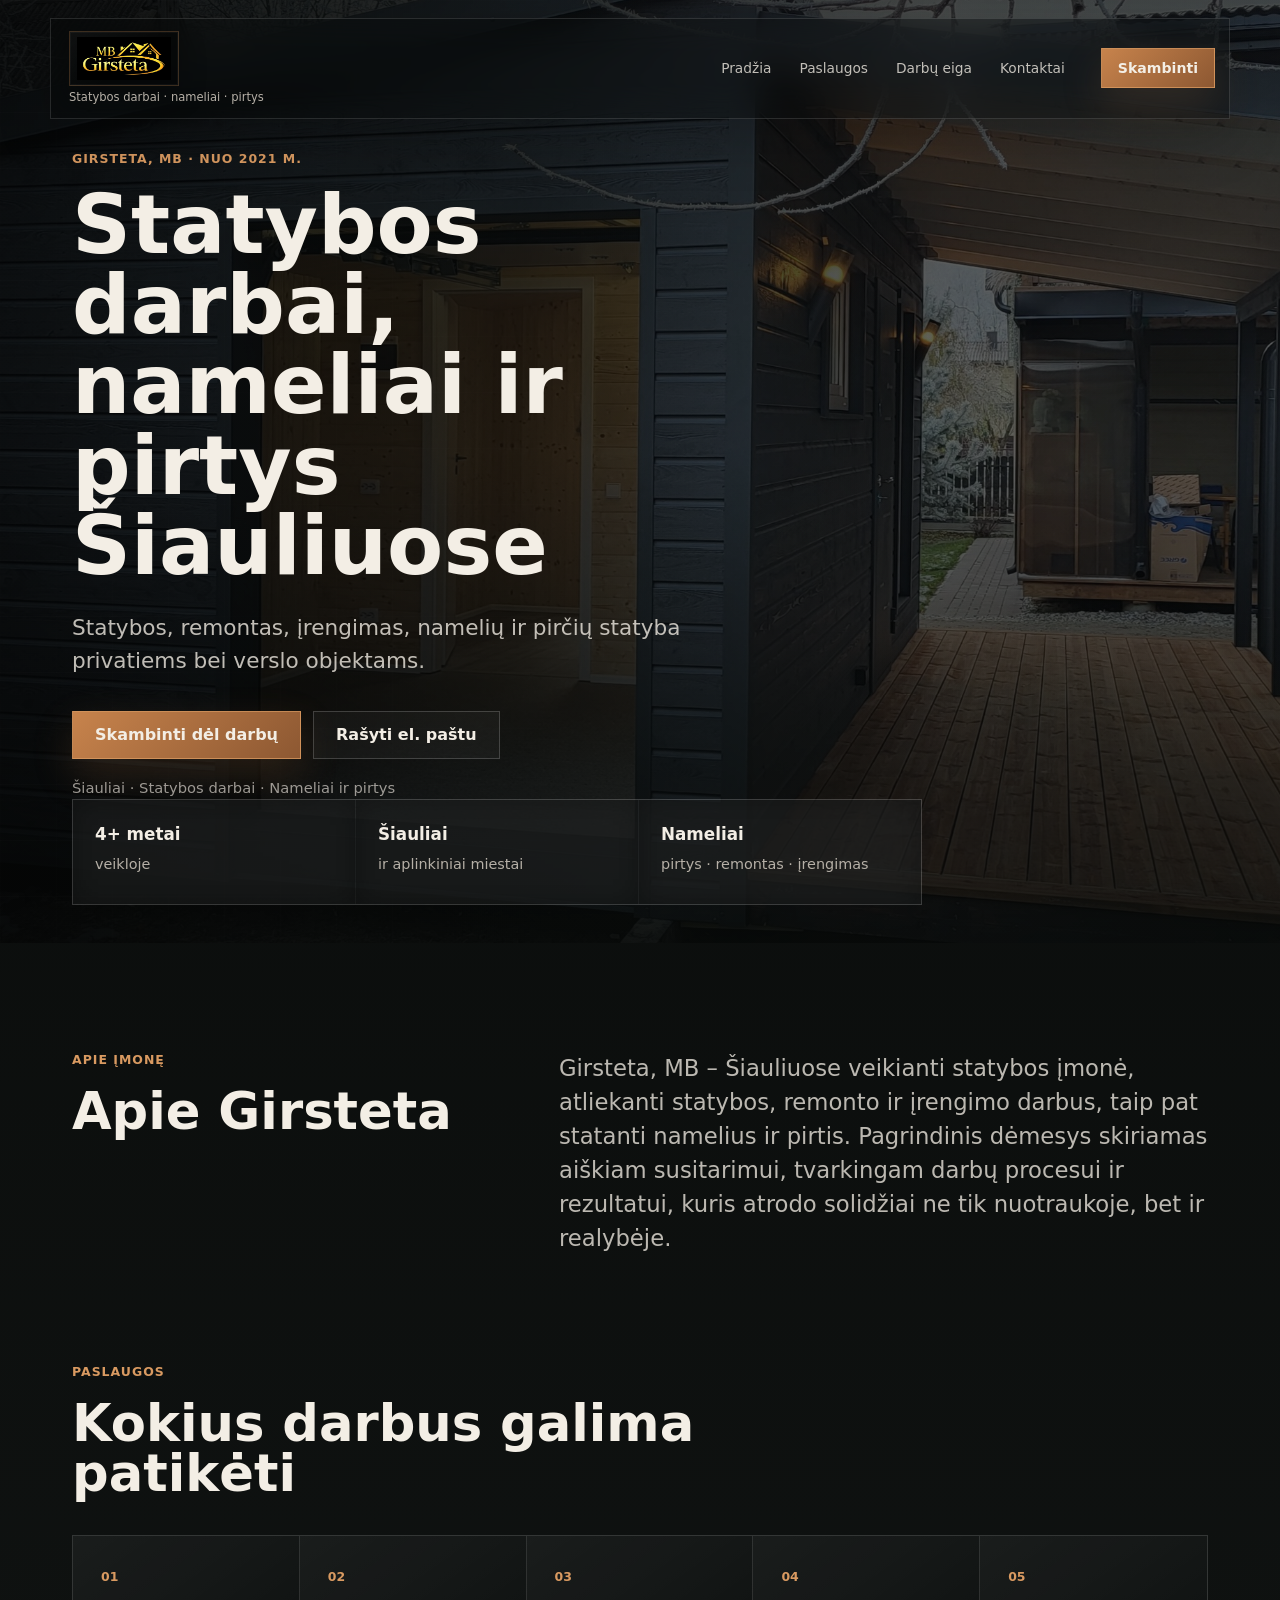
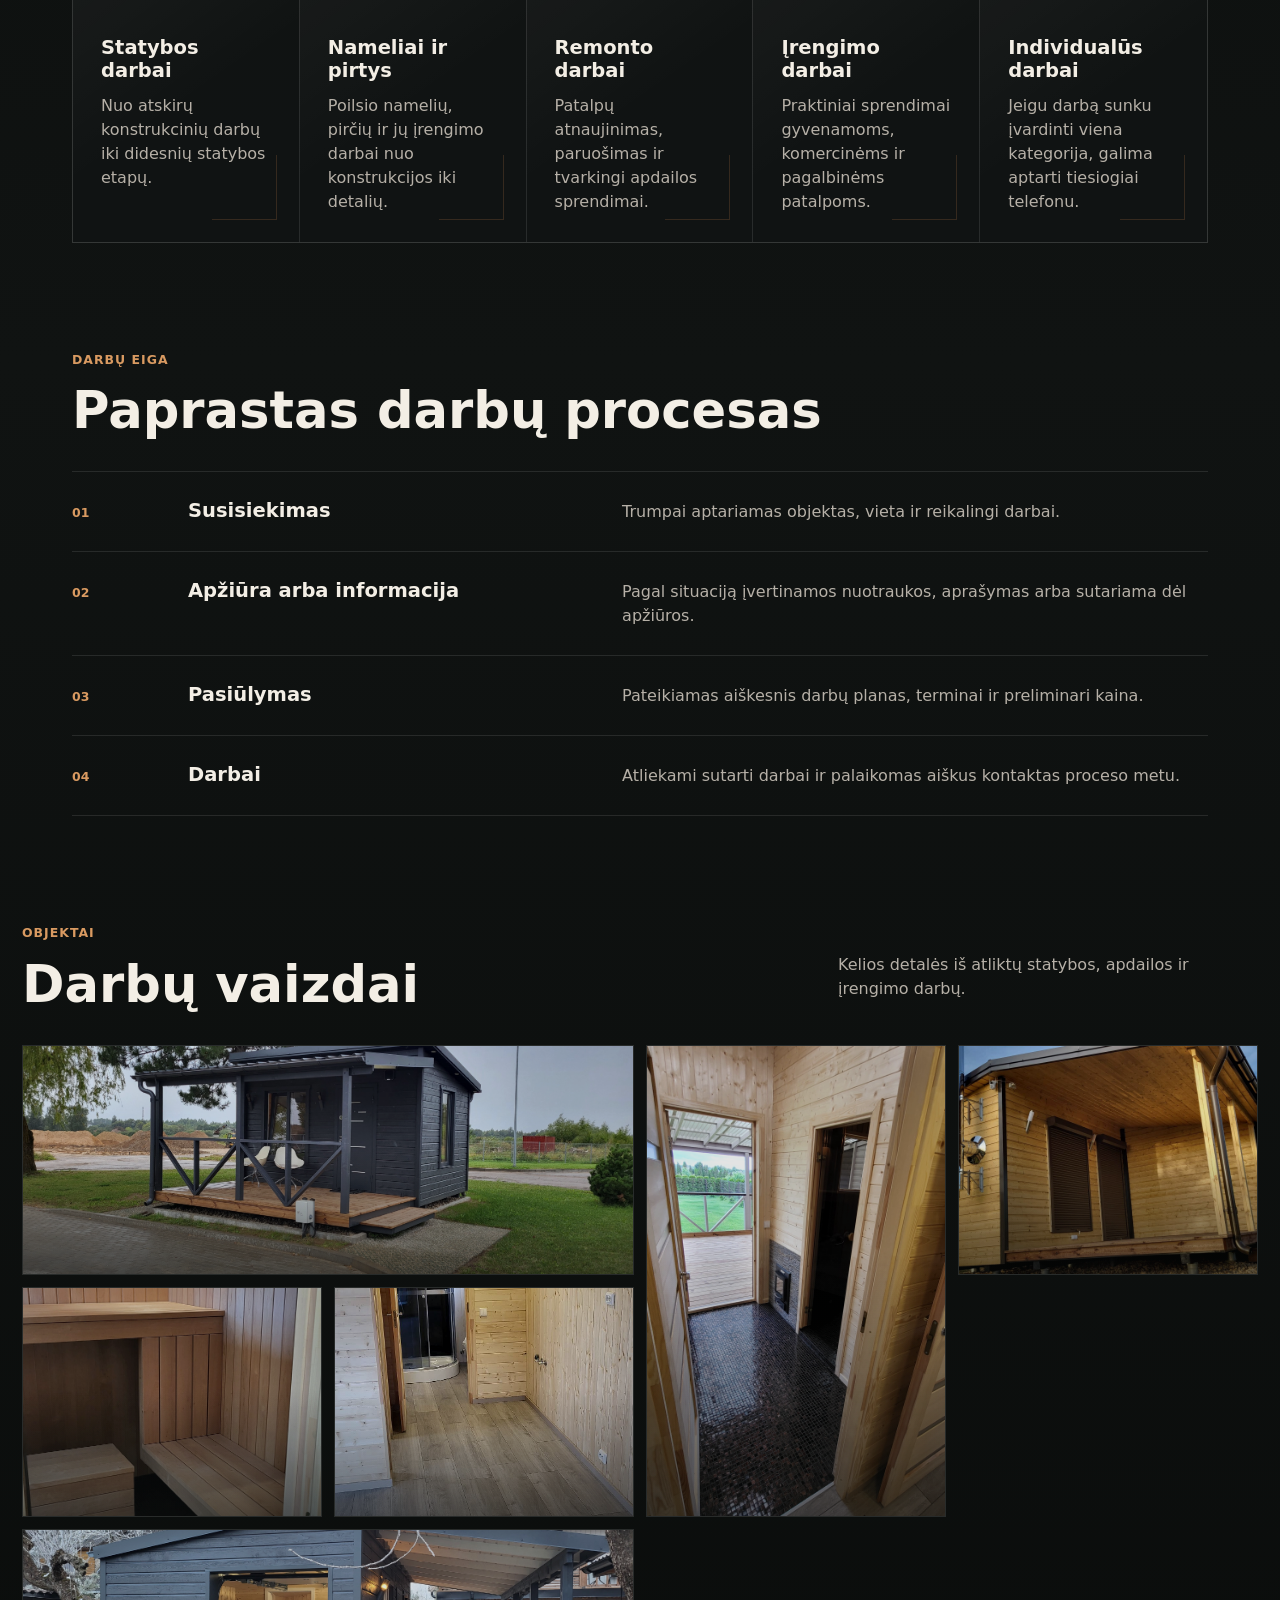
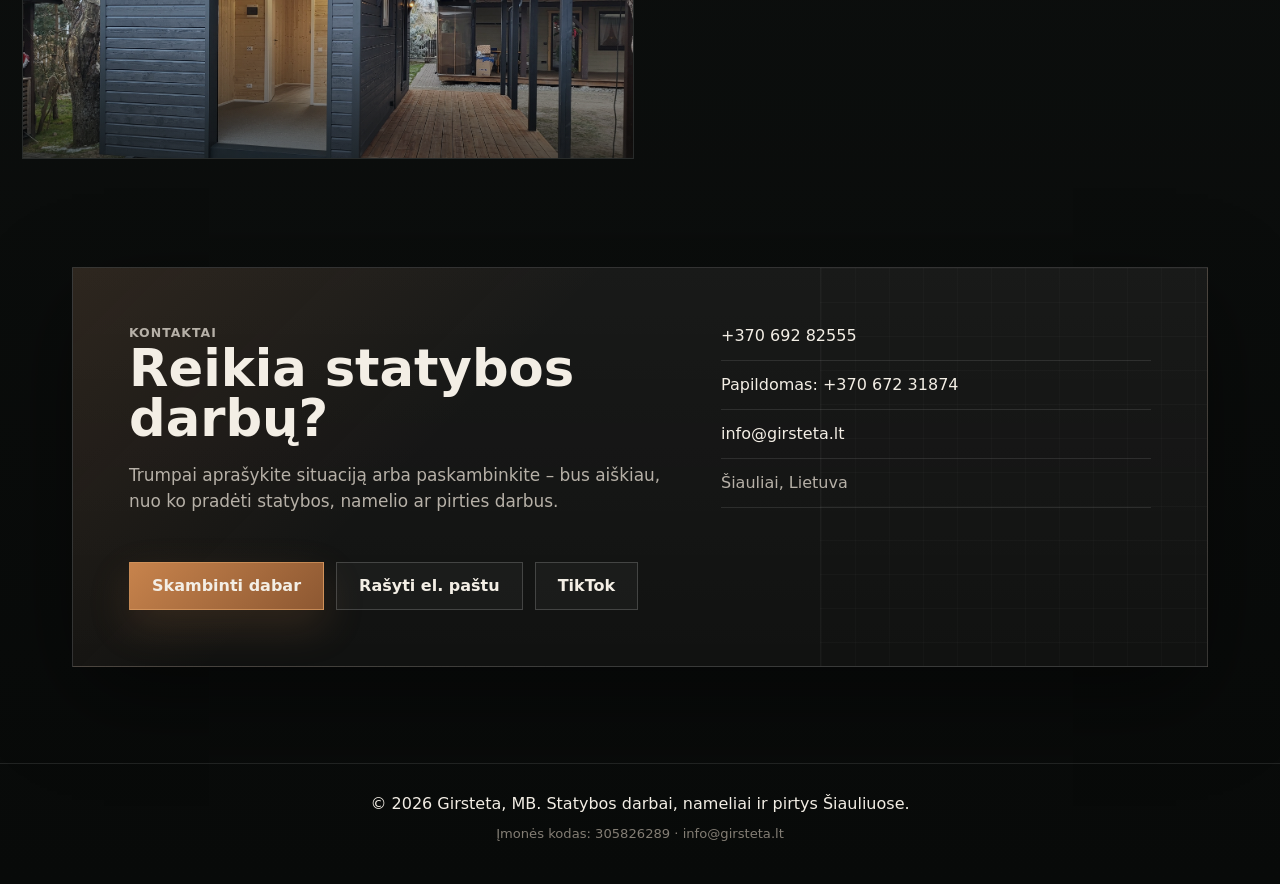
==== commit b1dfd5b3: "Update index.html" ====
--- a/index.html
+++ b/index.html
@@ -26,7 +26,9 @@
 
     <header class="site-header" data-header>
       <a class="brand" href="#pradzia" aria-label="Girsteta pradžia">
-        <img class="brand__logo" src="images/girsteta-logo.png" alt="Girsteta, MB logotipas" />
+        <span class="brand__mark">
+          <img class="brand__logo" src="images/girsteta-logo.png" alt="Girsteta, MB logotipas" />
+        </span>
         <span class="brand__line">Statybos darbai · nameliai · pirtys</span>
       </a>
       <nav class="main-nav" aria-label="Pagrindinė navigacija">
--- a/styles.css
+++ b/styles.css
@@ -90,18 +90,46 @@
   display: inline-flex;
   flex-direction: column;
   width: fit-content;
-  gap: 1px;
-}
-
-.brand__name {
-  font-size: 1.02rem;
-  font-weight: 760;
-  letter-spacing: 0;
+  gap: 3px;
+}
+
+.brand__mark {
+  display: inline-flex;
+  width: fit-content;
+  align-items: center;
+  justify-content: center;
+  padding: 5px 7px;
+  border: 1px solid rgba(217, 154, 97, 0.26);
+  background:
+    linear-gradient(145deg, rgba(255, 255, 255, 0.045), transparent 58%),
+    rgba(0, 0, 0, 0.42);
+  box-shadow:
+    inset 0 0 0 1px rgba(255, 255, 255, 0.035),
+    0 10px 28px rgba(0, 0, 0, 0.22);
+  transition:
+    border-color 180ms ease,
+    background 180ms ease,
+    transform 180ms ease;
+}
+
+.brand:hover .brand__mark,
+.brand:focus-visible .brand__mark {
+  border-color: rgba(217, 154, 97, 0.5);
+  background:
+    linear-gradient(145deg, rgba(217, 154, 97, 0.08), transparent 58%),
+    rgba(0, 0, 0, 0.46);
+  transform: translateY(-1px);
+}
+
+.brand__logo {
+  width: clamp(72px, 8vw, 94px);
+  height: auto;
+  object-fit: contain;
 }
 
 .brand__line {
   color: var(--muted);
-  font-size: 0.74rem;
+  font-size: 0.72rem;
 }
 
 .main-nav {
@@ -279,8 +307,8 @@
 }
 
 .hero h1 {
-  max-width: 820px;
-  font-size: clamp(3.05rem, 8vw, 7.1rem);
+  max-width: 900px;
+  font-size: clamp(2.85rem, 6.4vw, 5.9rem);
 }
 
 .hero__lead {
@@ -341,6 +369,10 @@
   padding: 108px 22px 0;
 }
 
+.section[id] {
+  scroll-margin-top: 126px;
+}
+
 .section__grid {
   display: grid;
   grid-template-columns: minmax(220px, 0.78fr) minmax(0, 1.22fr);
@@ -380,7 +412,7 @@
 
 .service-grid {
   display: grid;
-  grid-template-columns: repeat(4, minmax(0, 1fr));
+  grid-template-columns: repeat(5, minmax(0, 1fr));
   border: 1px solid var(--line);
   background: rgba(255, 255, 255, 0.06);
 }
@@ -851,6 +883,7 @@
   }
 
   .service-card {
+    border-right: 1px solid var(--line);
     border-bottom: 1px solid var(--line);
   }
 
@@ -858,7 +891,9 @@
     border-right: 0;
   }
 
-  .service-card:nth-last-child(-n + 2) {
+  .service-card:last-child {
+    grid-column: 1 / -1;
+    border-right: 0;
     border-bottom: 0;
   }
 
@@ -883,12 +918,14 @@
     padding: 10px;
   }
 
-  .brand__name {
-    font-size: 0.96rem;
+  .brand__logo {
+    width: 76px;
   }
 
   .brand__line {
-    font-size: 0.7rem;
+    max-width: 124px;
+    font-size: 0.62rem;
+    line-height: 1.2;
   }
 
   .site-header .btn {
@@ -912,7 +949,7 @@
   }
 
   .hero h1 {
-    font-size: clamp(2.55rem, 16vw, 4rem);
+    font-size: clamp(2.2rem, 11.5vw, 3.35rem);
     line-height: 1.02;
   }
 
@@ -955,7 +992,8 @@
 
   .service-card,
   .service-card:nth-child(2n),
-  .service-card:nth-last-child(-n + 2) {
+  .service-card:last-child {
+    grid-column: auto;
     min-height: 230px;
     border-right: 0;
     border-bottom: 1px solid var(--line);
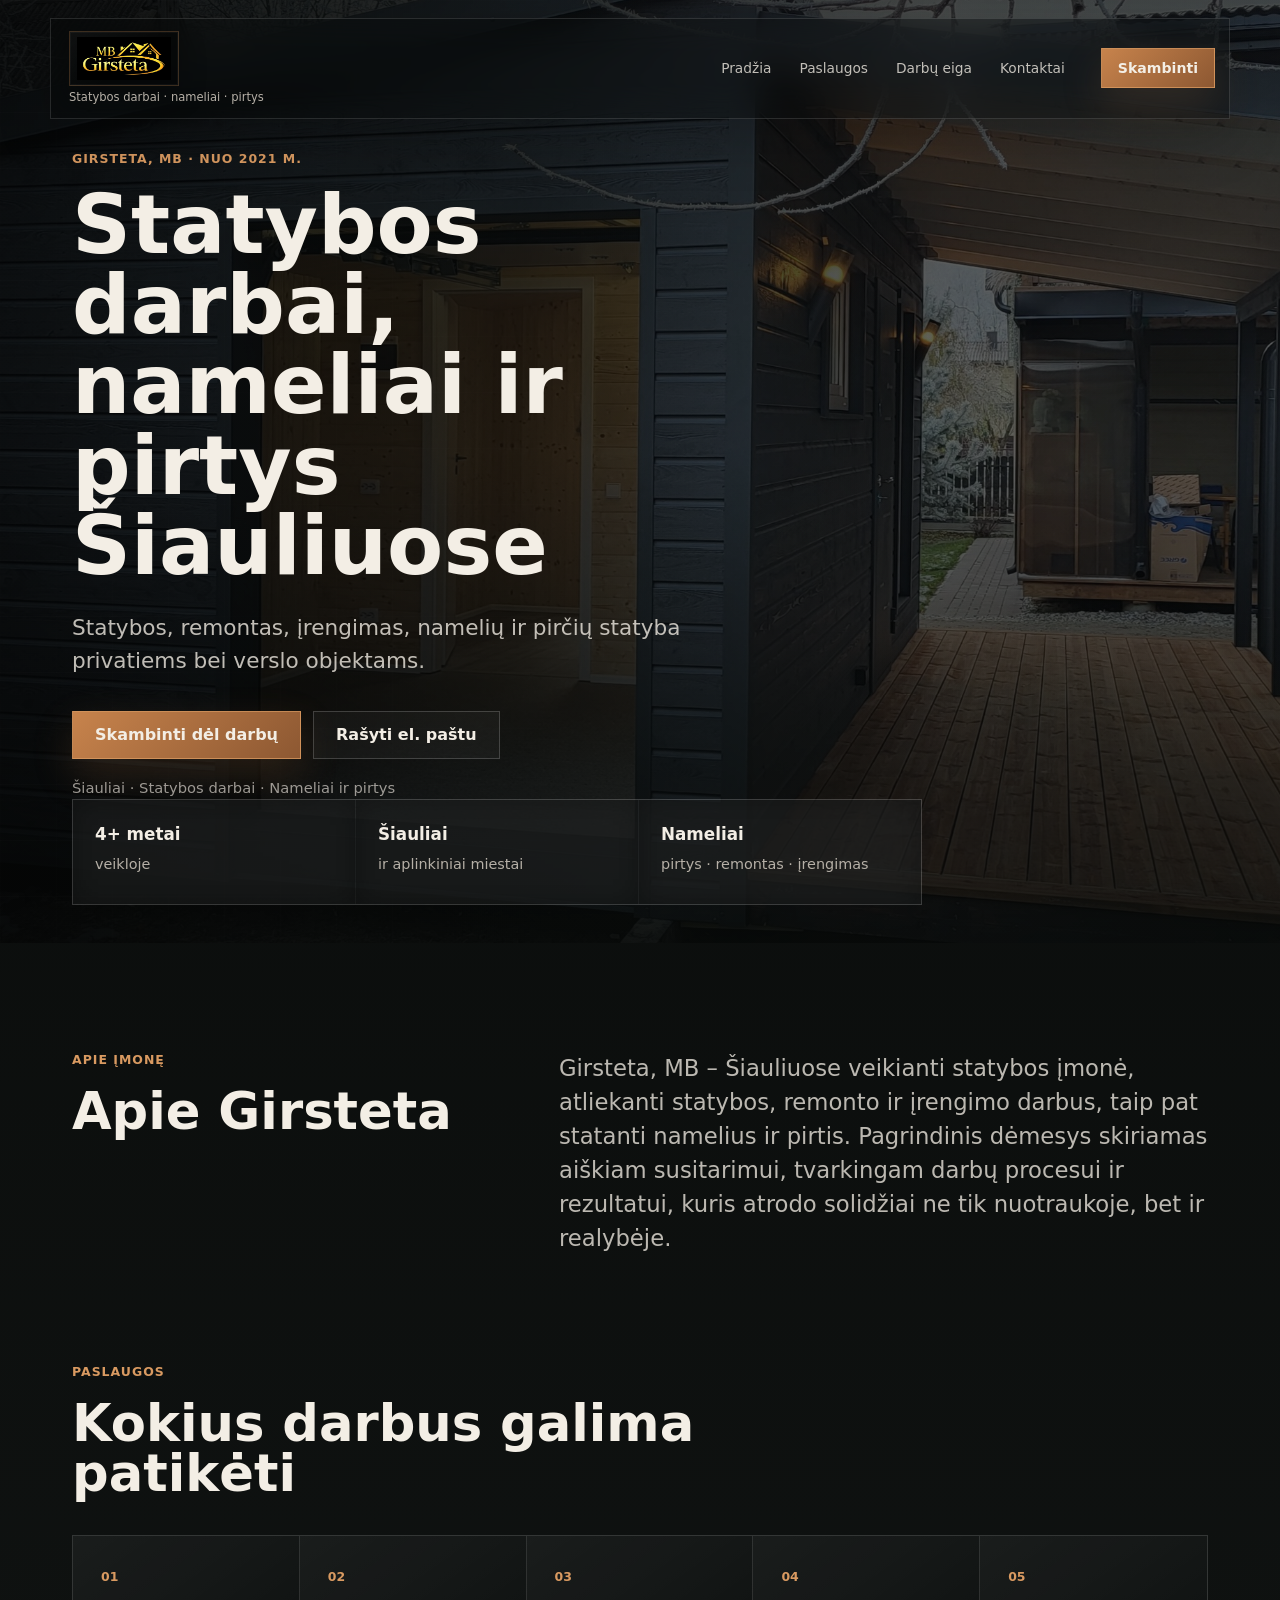
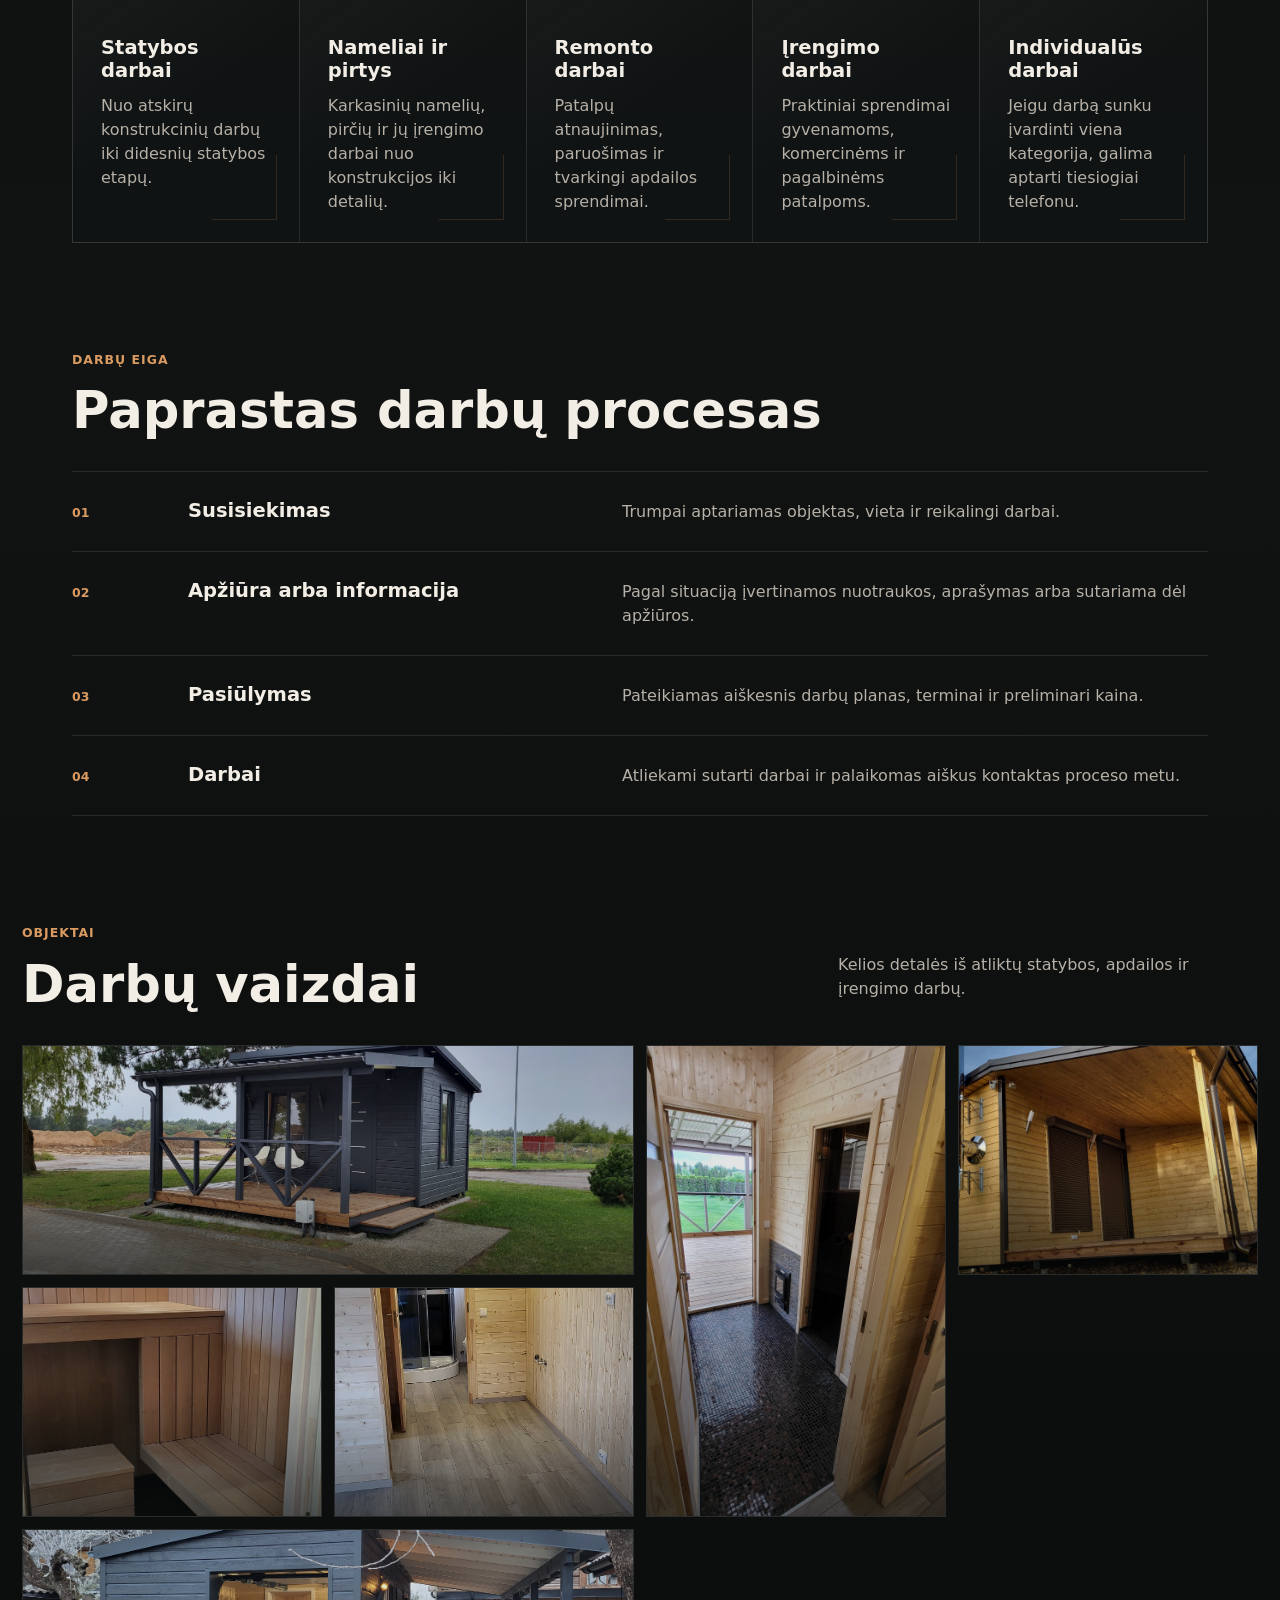
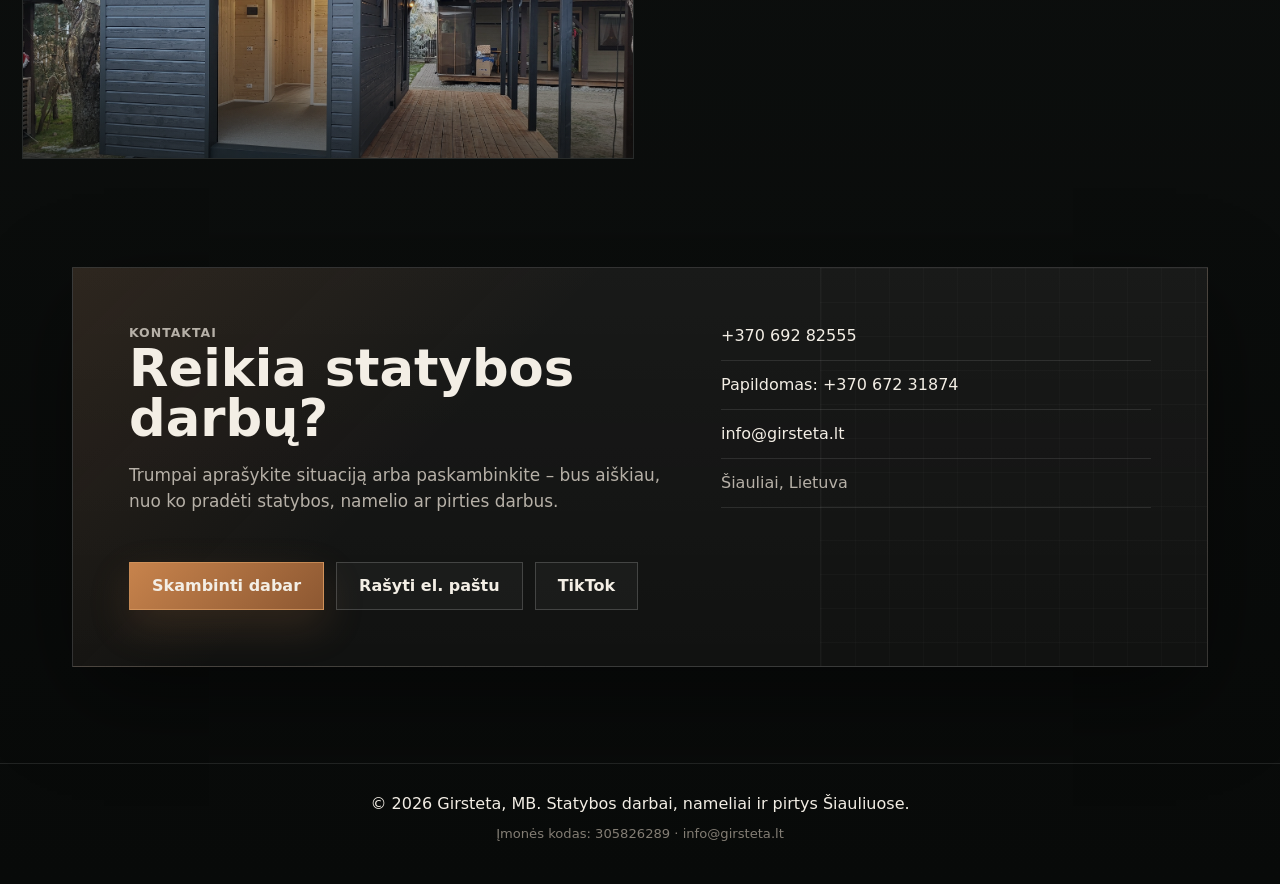
==== commit c4eb65ce: "Update index.html" ====
--- a/index.html
+++ b/index.html
@@ -104,7 +104,7 @@
           <article class="service-card">
             <span>02</span>
             <h3>Nameliai ir pirtys</h3>
-            <p>Poilsio namelių, pirčių ir jų įrengimo darbai nuo konstrukcijos iki detalių.</p>
+            <p>Karkasinių namelių, pirčių ir jų įrengimo darbai nuo konstrukcijos iki detalių.</p>
           </article>
           <article class="service-card">
             <span>03</span>
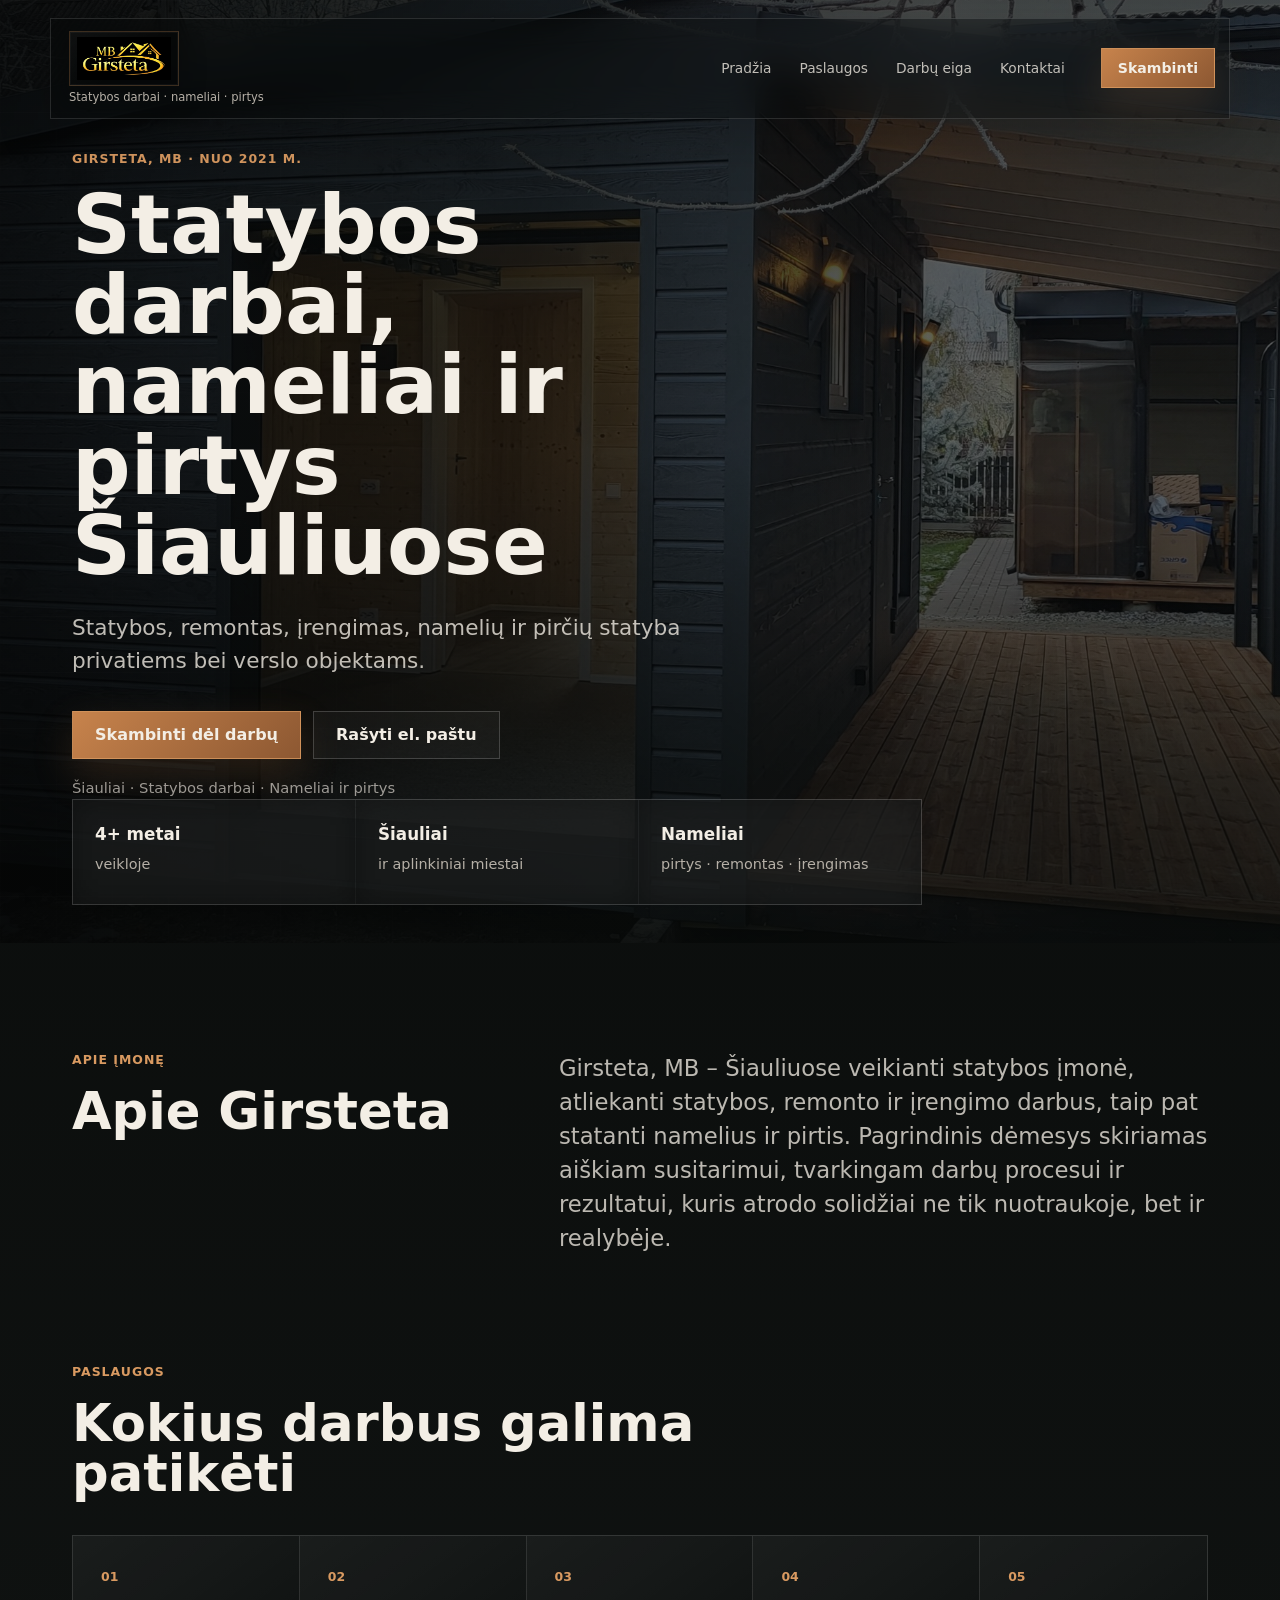
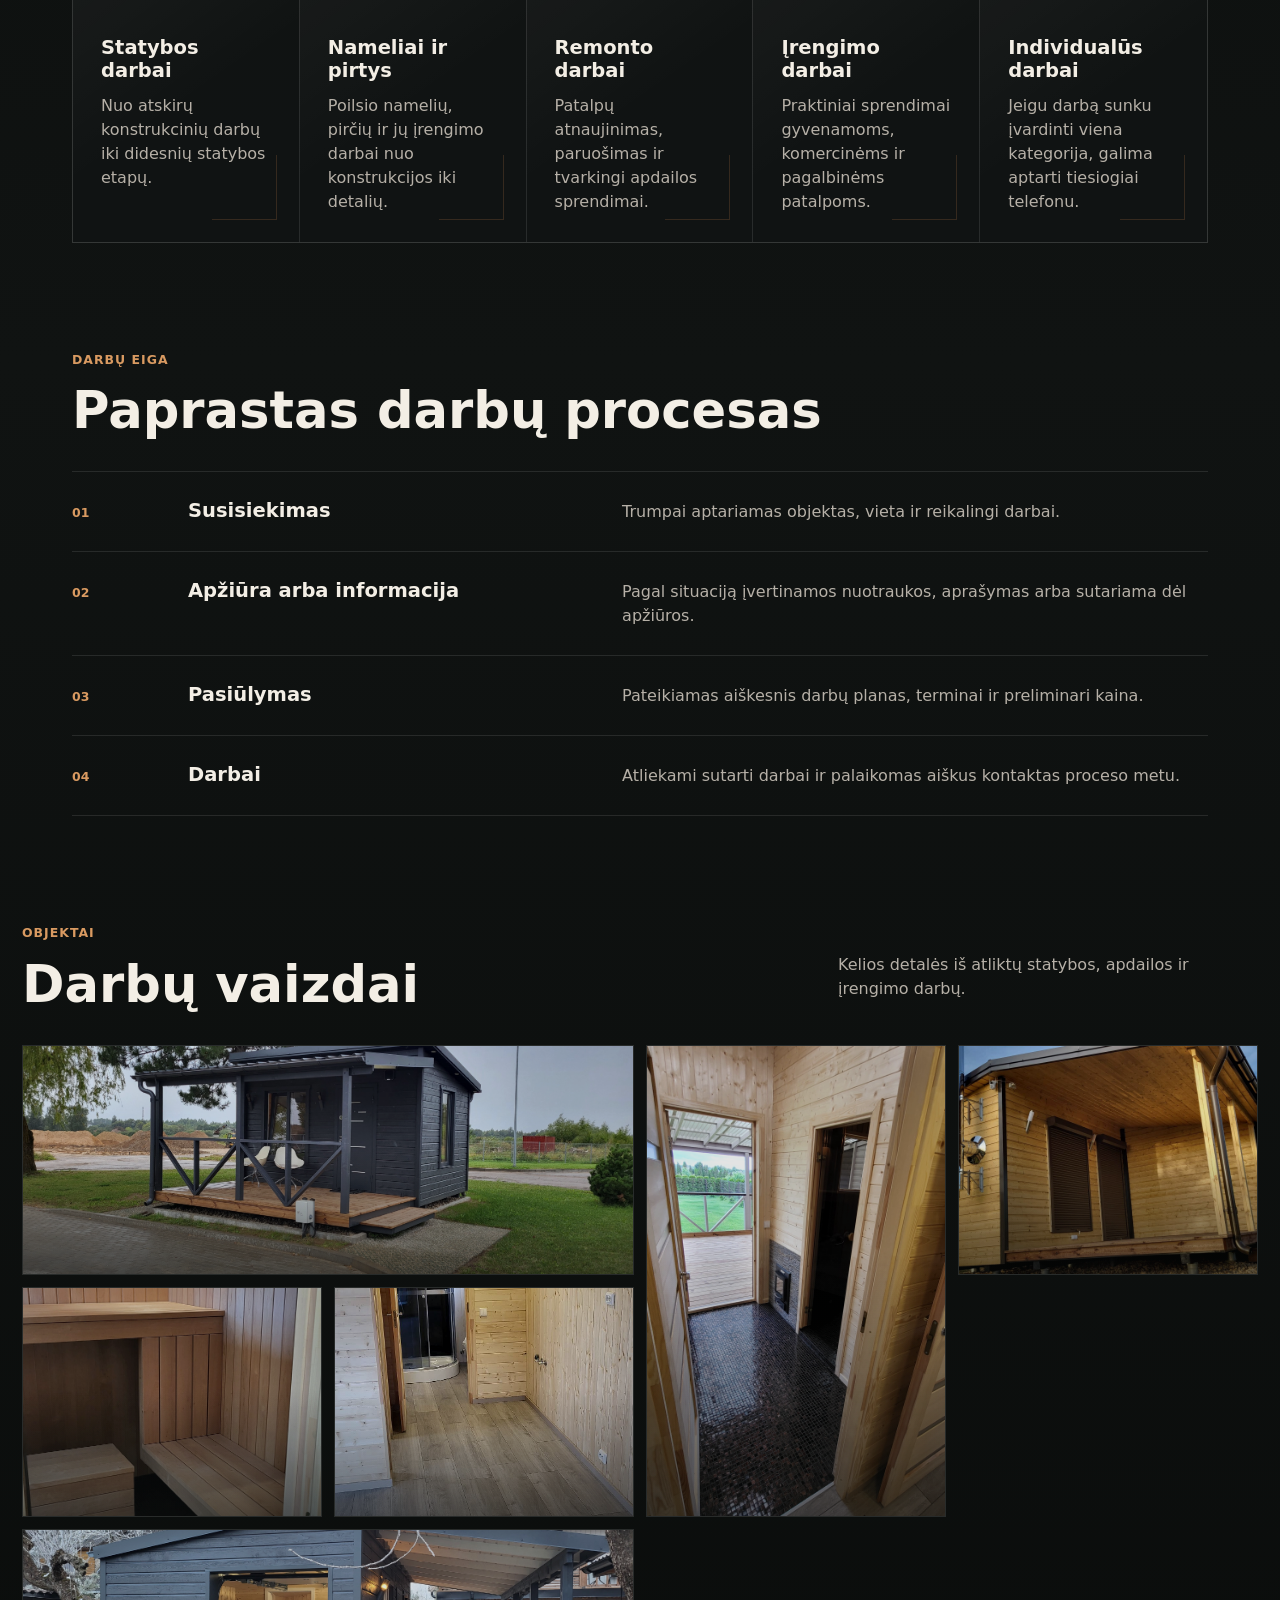
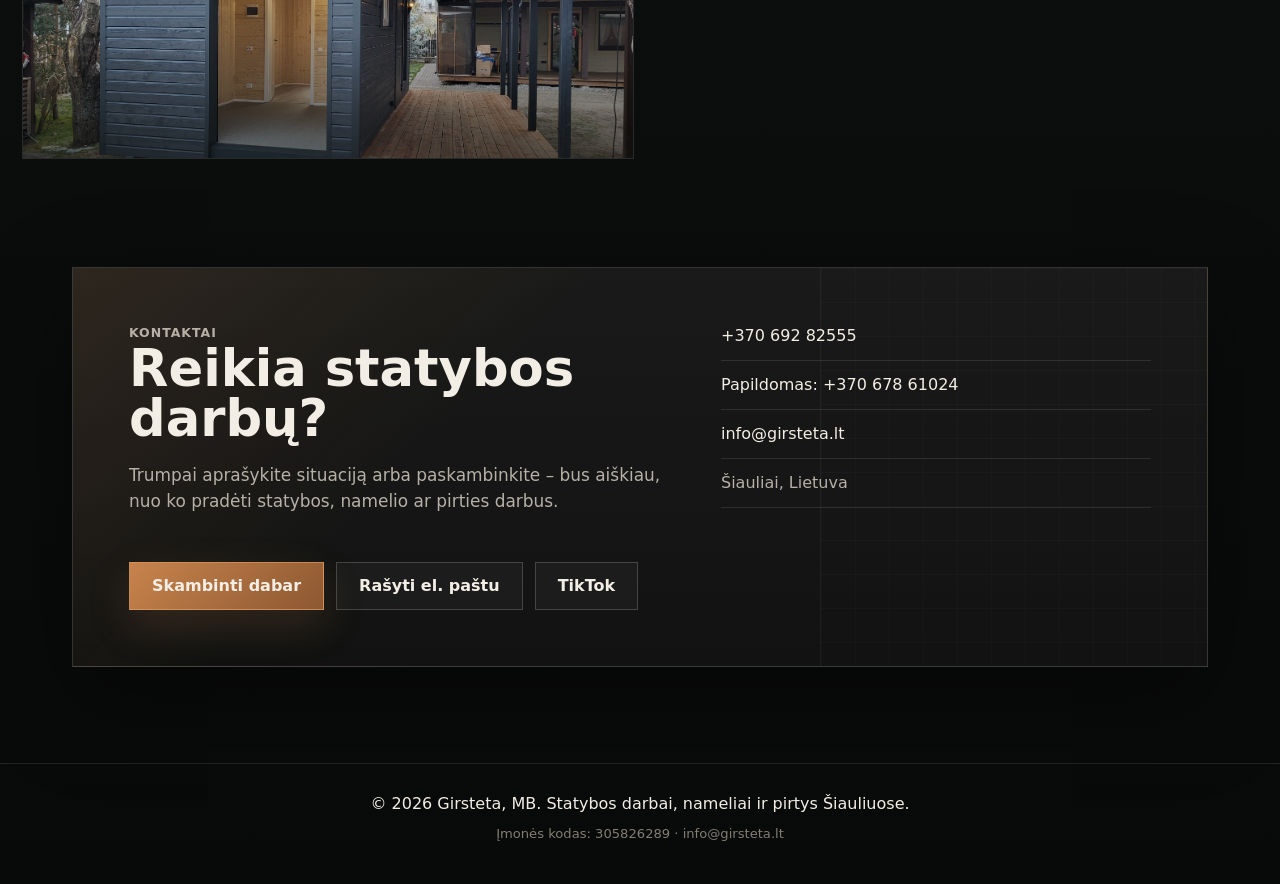
==== commit 251decbc: "Update index.html" ====
--- a/index.html
+++ b/index.html
@@ -14,8 +14,8 @@
       content="Girsteta, MB – statybos, remonto, įrengimo darbai, namelių ir pirčių statyba Šiauliuose ir aplink. Susisiekite telefonu arba el. paštu."
     />
     <meta property="og:type" content="website" />
-    <meta property="og:image" content="images/10.jpg" />
-    <link rel="preload" as="image" href="images/10.jpg" />
+    <meta property="og:image" content="images/hero1-cropped.jpg" />
+    <link rel="preload" as="image" href="images/hero1-cropped.jpg" />
     <link rel="icon" type="image/png" href="images/favicon.png" />
     <link rel="apple-touch-icon" href="images/favicon.png" />
     <link rel="stylesheet" href="styles.css" />
@@ -104,7 +104,7 @@
           <article class="service-card">
             <span>02</span>
             <h3>Nameliai ir pirtys</h3>
-            <p>Karkasinių namelių, pirčių ir jų įrengimo darbai nuo konstrukcijos iki detalių.</p>
+            <p>Poilsio namelių, pirčių ir jų įrengimo darbai nuo konstrukcijos iki detalių.</p>
           </article>
           <article class="service-card">
             <span>03</span>
@@ -195,7 +195,7 @@
           </div>
           <div class="contact-details" aria-label="Girsteta kontaktai">
             <a href="tel:+37069282555" data-call-open>+370 692 82555</a>
-            <a href="tel:+37067231874" data-call-open>Papildomas: +370 672 31874</a>
+            <a href="tel:+37067861024" data-call-open>Papildomas: +370 678 61024</a>
             <a href="mailto:info@girsteta.lt">info@girsteta.lt</a>
             <span>Šiauliai, Lietuva</span>
           </div>
@@ -239,7 +239,7 @@
         <a class="btn btn--solid call-modal__button" href="tel:+37069282555">Skambinti dabar</a>
         <p class="call-modal__alt">
           Papildomas numeris:
-          <a href="tel:+37067231874">+370 672 31874</a>
+          <a href="tel:+37067861024">+370 678 61024</a>
         </p>
       </section>
     </div>
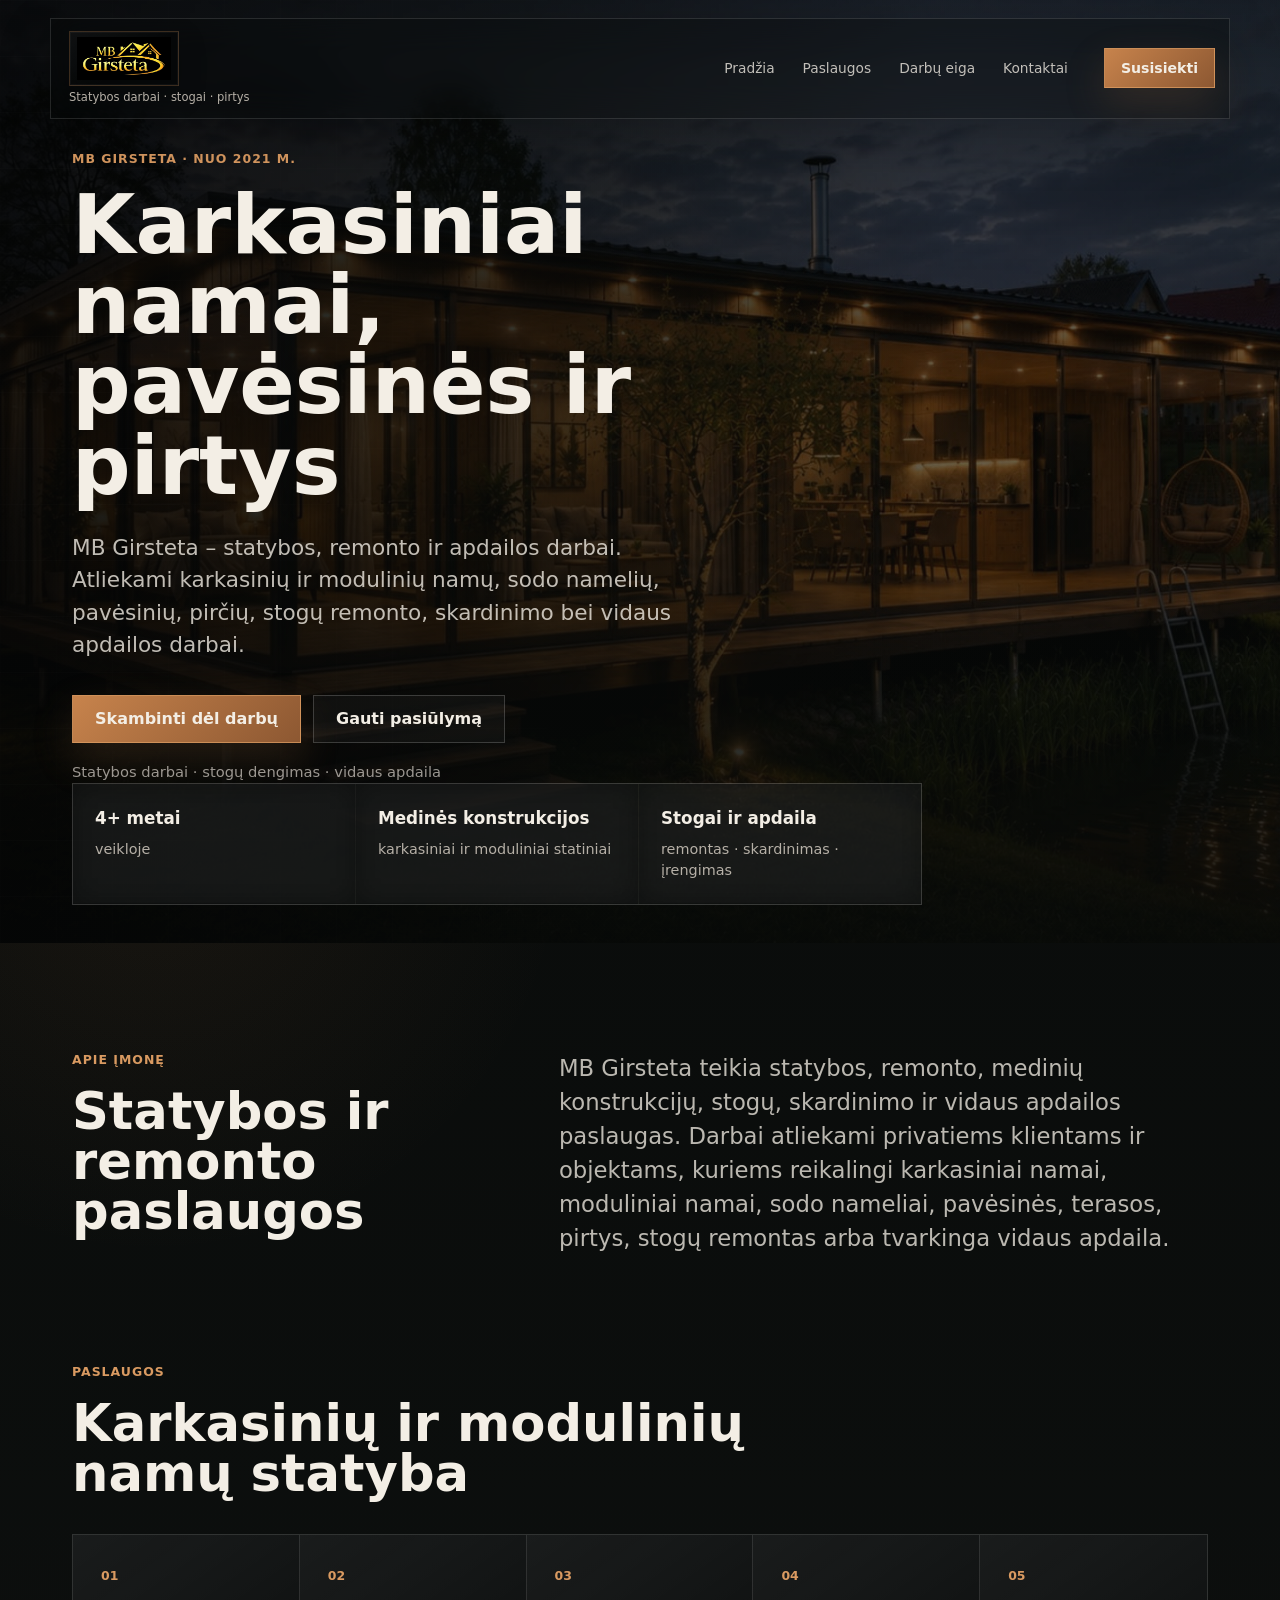
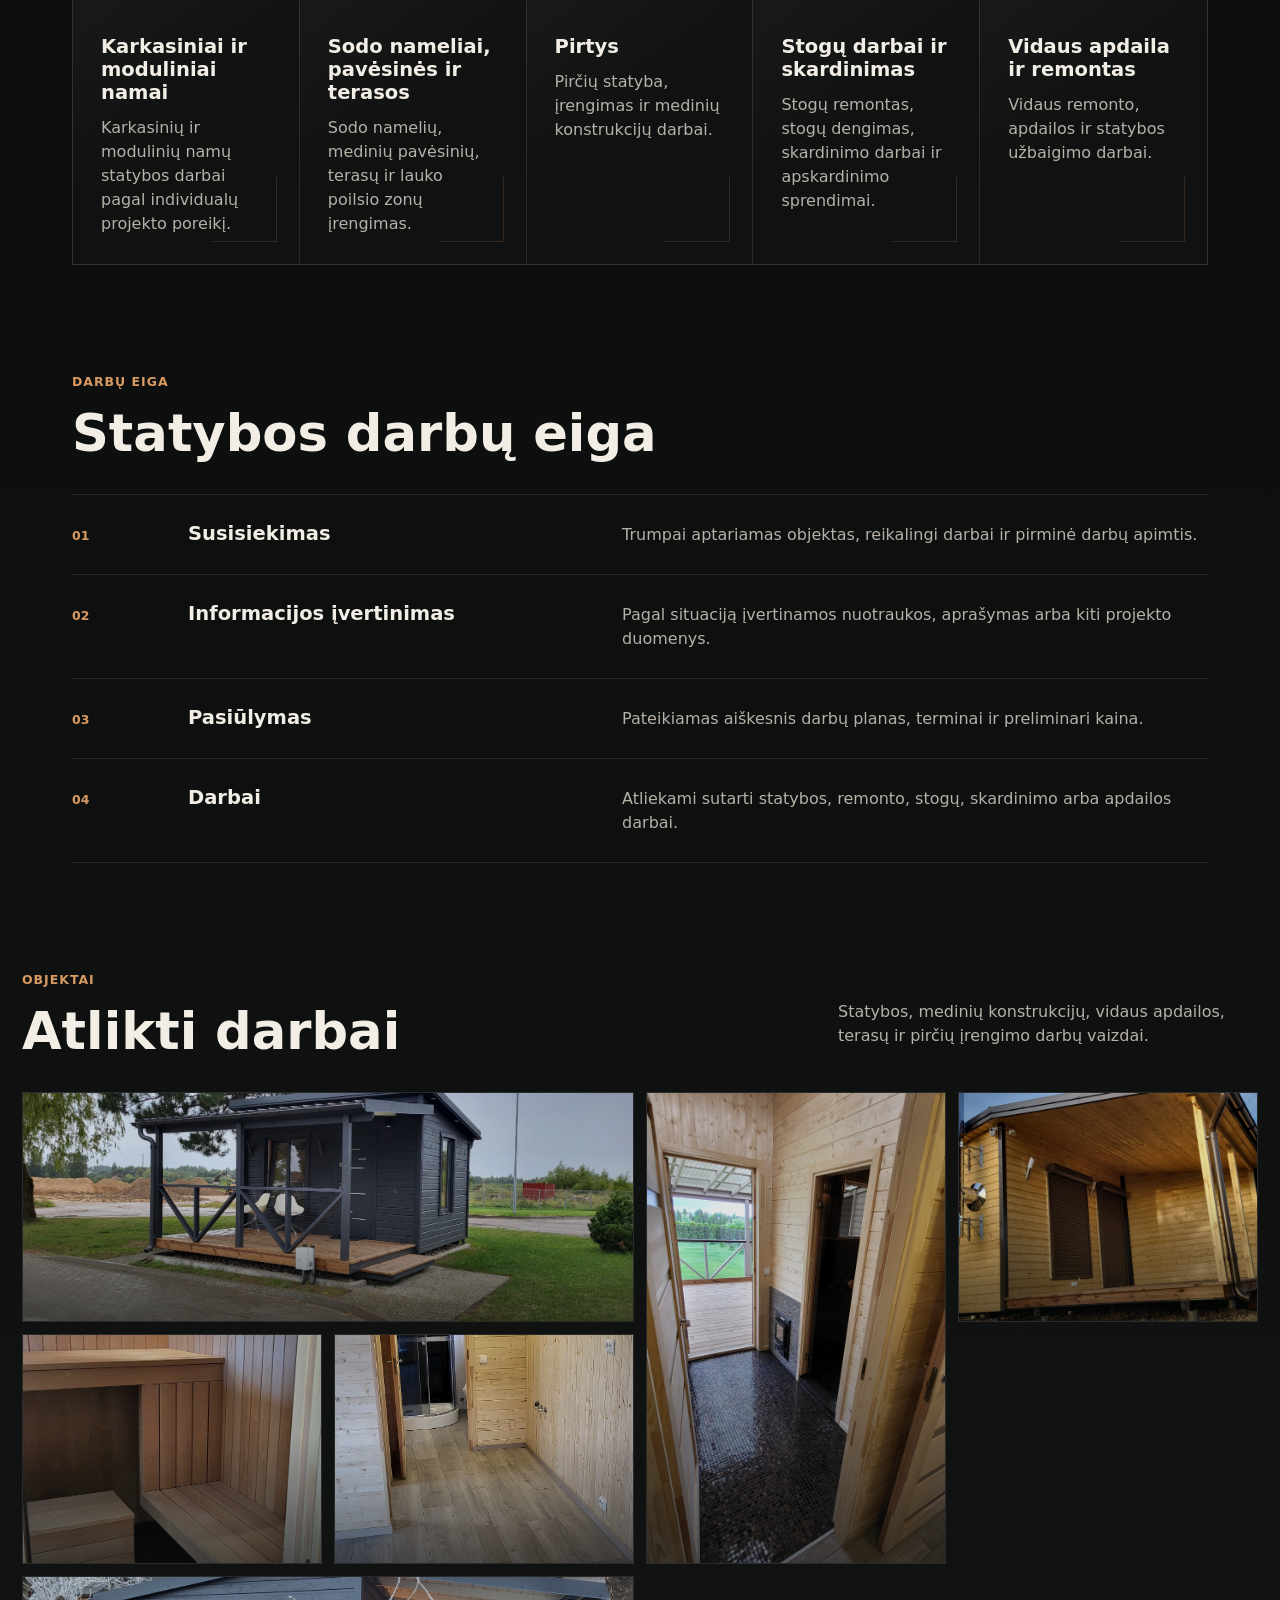
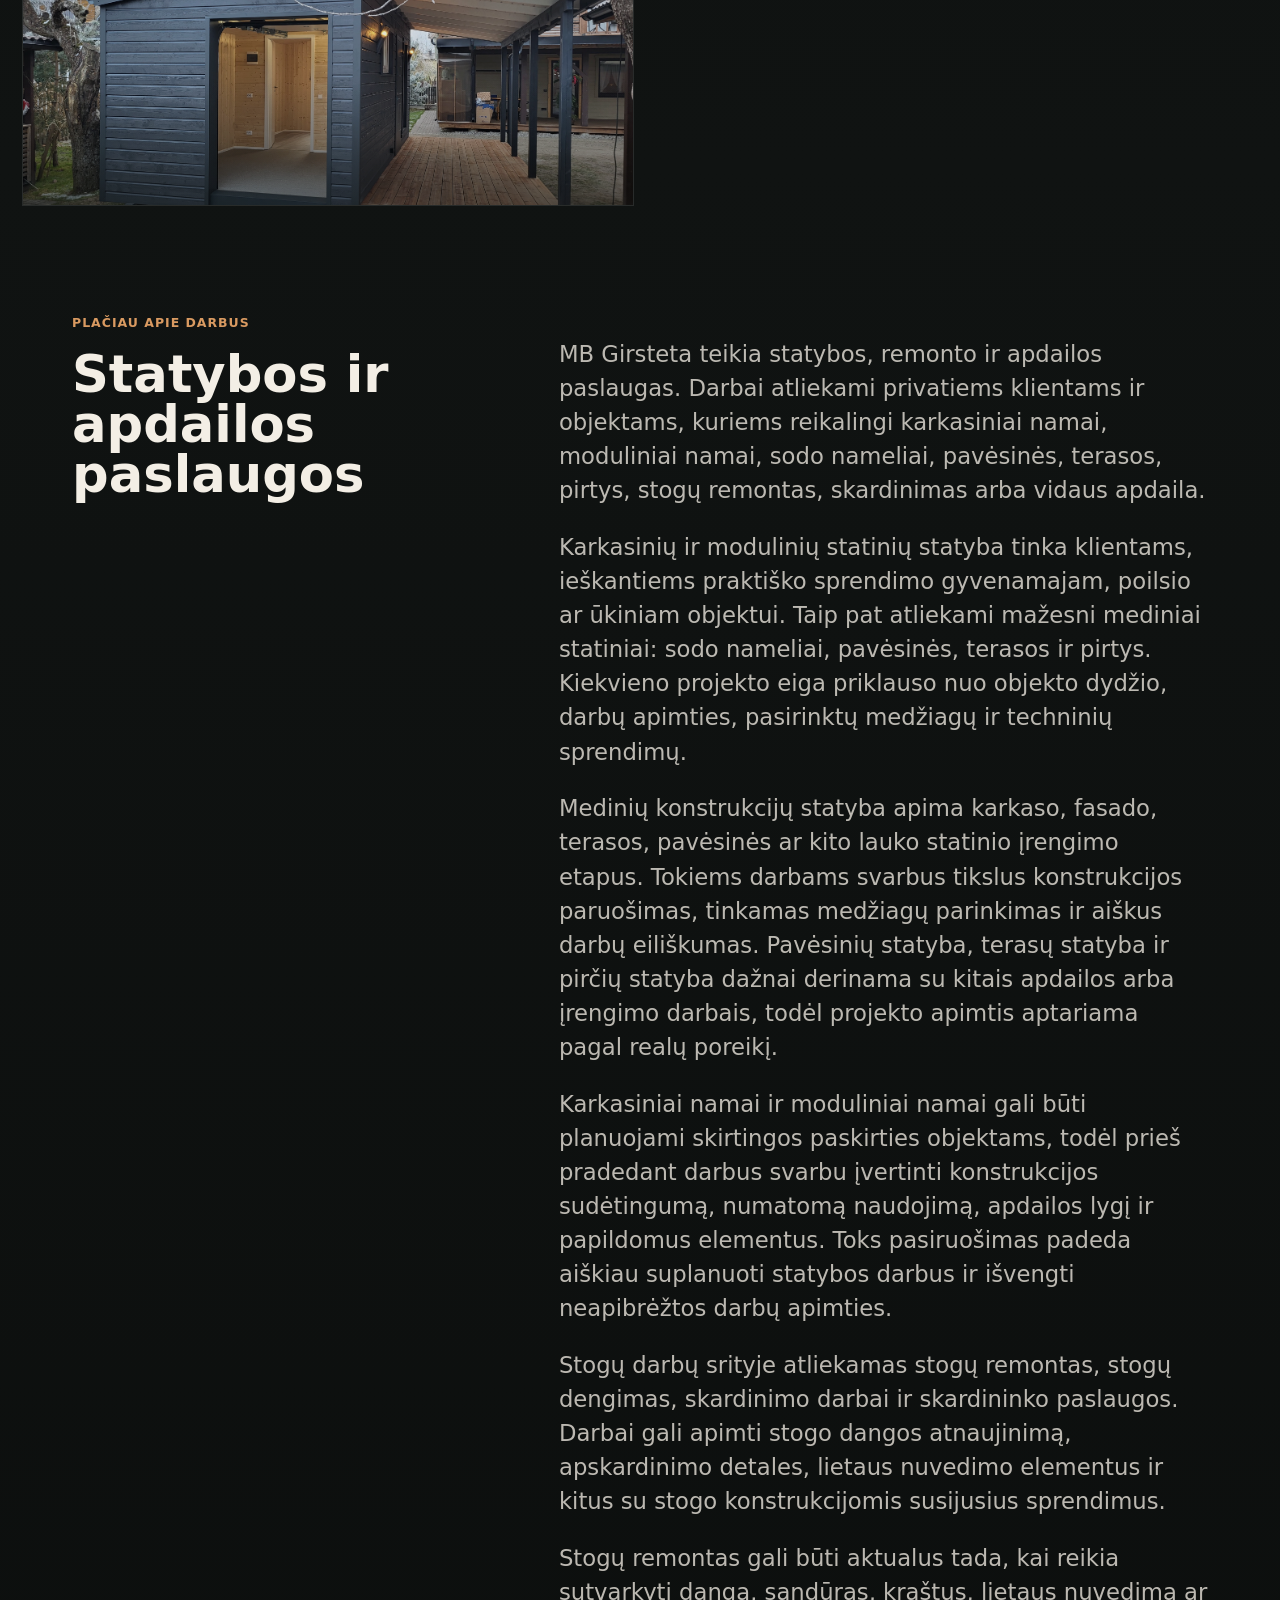
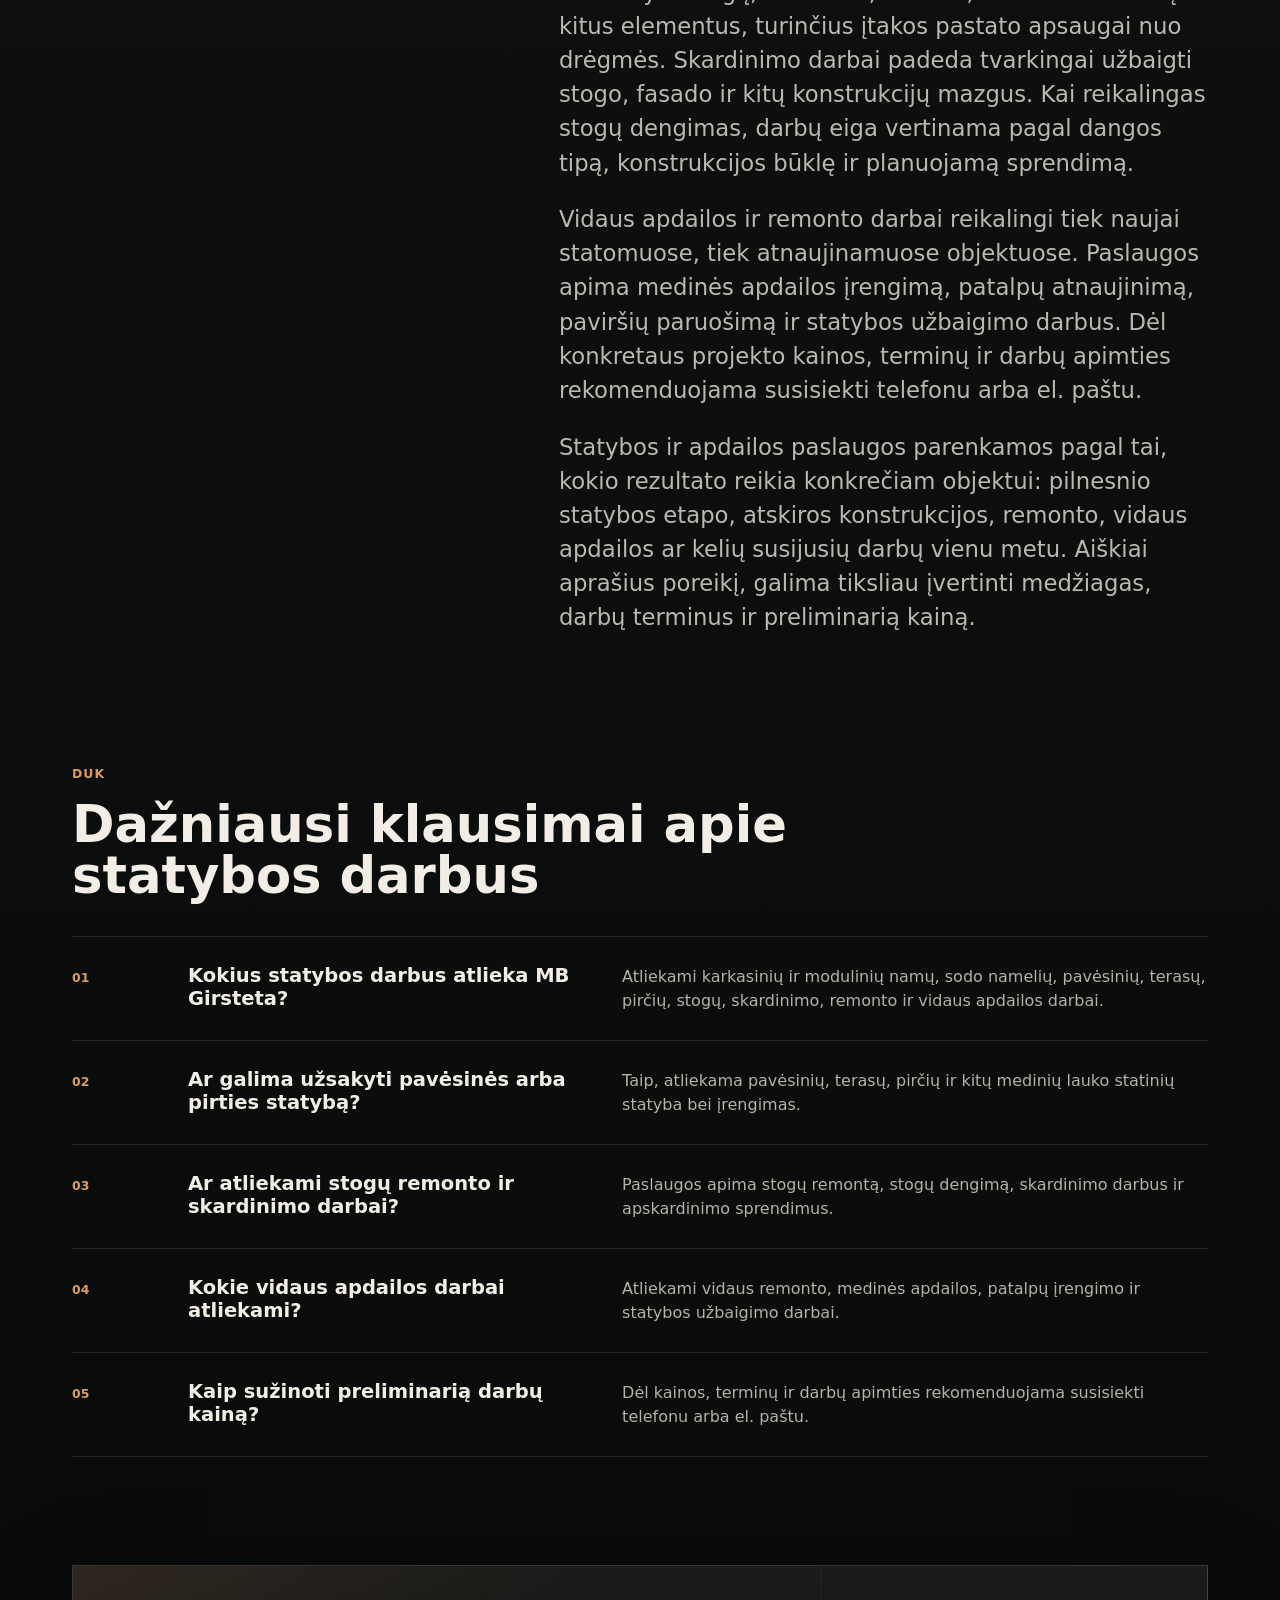
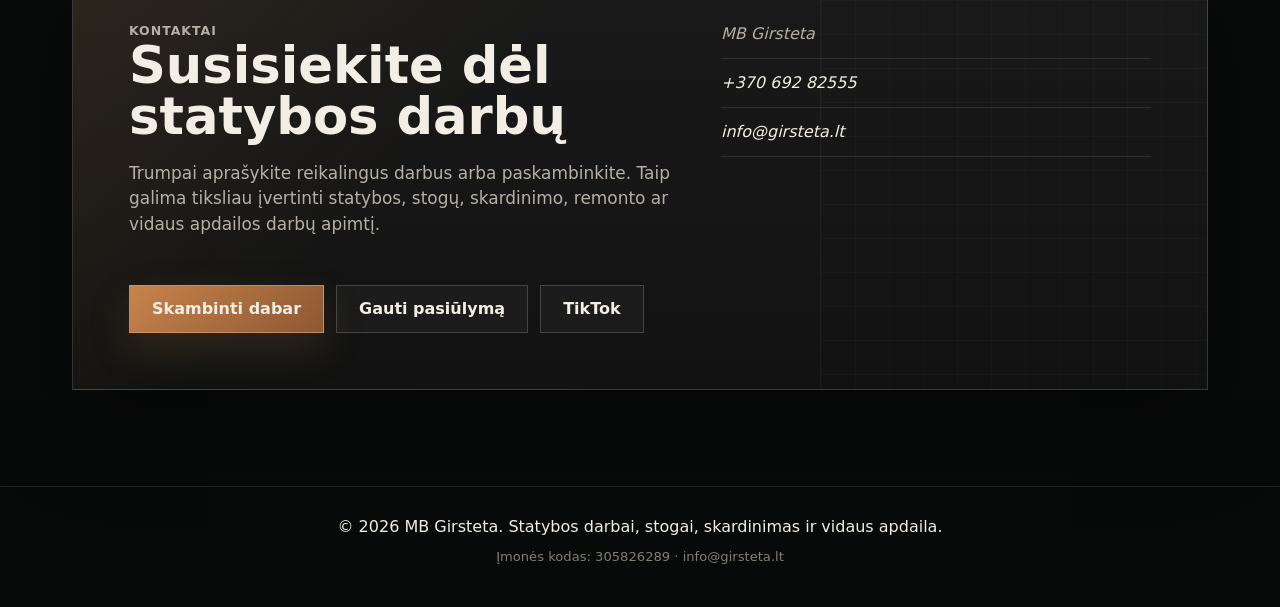
==== commit c32af7b3: "Update index.html" ====
--- a/index.html
+++ b/index.html
@@ -3,33 +3,120 @@
   <head>
     <meta charset="utf-8" />
     <meta name="viewport" content="width=device-width, initial-scale=1" />
-    <title>Girsteta, MB – statybos darbai, nameliai ir pirtys Šiauliuose</title>
+    <title>Karkasiniai namai, pavėsinės ir pirtys | MB Girsteta</title>
     <meta
       name="description"
-      content="Girsteta, MB – statybos, remonto, įrengimo darbai, namelių ir pirčių statyba Šiauliuose ir aplink. Susisiekite telefonu arba el. paštu."
+      content="MB Girsteta atlieka karkasinių namų, modulinių namų, sodo namelių, pavėsinių, pirčių, stogų remonto, skardinimo ir vidaus apdailos darbus."
     />
-    <meta property="og:title" content="Girsteta, MB – statybos darbai, nameliai ir pirtys Šiauliuose" />
+    <meta name="robots" content="index, follow" />
+    <link rel="canonical" href="https://girsteta.lt/" />
+    <meta property="og:title" content="Karkasiniai namai, pavėsinės ir pirtys | MB Girsteta" />
     <meta
       property="og:description"
-      content="Girsteta, MB – statybos, remonto, įrengimo darbai, namelių ir pirčių statyba Šiauliuose ir aplink. Susisiekite telefonu arba el. paštu."
+      content="MB Girsteta atlieka karkasinių namų, modulinių namų, sodo namelių, pavėsinių, pirčių, stogų remonto, skardinimo ir vidaus apdailos darbus."
     />
     <meta property="og:type" content="website" />
-    <meta property="og:image" content="images/hero1-cropped.jpg" />
+    <meta property="og:url" content="https://girsteta.lt/" />
+    <meta property="og:image" content="https://girsteta.lt/images/hero1-cropped.jpg" />
+    <meta property="og:image:alt" content="Medinis modulinis namas su terasa" />
+    <meta property="og:site_name" content="MB Girsteta" />
+    <meta name="twitter:card" content="summary_large_image" />
+    <meta name="twitter:title" content="Karkasiniai namai, pavėsinės ir pirtys | MB Girsteta" />
+    <meta
+      name="twitter:description"
+      content="Statybos, remonto, stogų, skardinimo ir vidaus apdailos darbai. Karkasiniai bei moduliniai namai, sodo nameliai, pavėsinės, terasos ir pirtys."
+    />
+    <meta name="twitter:image" content="https://girsteta.lt/images/hero1-cropped.jpg" />
     <link rel="preload" as="image" href="images/hero1-cropped.jpg" />
     <link rel="icon" type="image/png" href="images/favicon.png" />
     <link rel="apple-touch-icon" href="images/favicon.png" />
     <link rel="stylesheet" href="styles.css" />
     <script src="script.js" defer></script>
+    <script type="application/ld+json">
+      {
+        "@context": "https://schema.org",
+        "@type": "HomeAndConstructionBusiness",
+        "@id": "https://girsteta.lt/#business",
+        "name": "MB Girsteta",
+        "description": "Statybos, karkasinių namų, modulinių namų, pavėsinių, pirčių, stogų remonto, skardinimo ir vidaus apdailos darbai.",
+        "telephone": "+37069282555",
+        "url": "https://girsteta.lt/",
+        "image": "https://girsteta.lt/images/hero1-cropped.jpg",
+        "serviceType": [
+          "Karkasinių namų statyba",
+          "Modulinių namų statyba",
+          "Sodo namelių statyba",
+          "Pavėsinių statyba",
+          "Terasų statyba",
+          "Pirčių statyba",
+          "Stogų remontas",
+          "Stogų dengimas",
+          "Skardinimo darbai",
+          "Skardininko paslaugos",
+          "Vidaus apdaila",
+          "Remonto darbai",
+          "Medinių konstrukcijų statyba"
+        ]
+      }
+    </script>
+    <script type="application/ld+json">
+      {
+        "@context": "https://schema.org",
+        "@type": "FAQPage",
+        "mainEntity": [
+          {
+            "@type": "Question",
+            "name": "Kokius statybos darbus atlieka MB Girsteta?",
+            "acceptedAnswer": {
+              "@type": "Answer",
+              "text": "Atliekami karkasinių ir modulinių namų, sodo namelių, pavėsinių, terasų, pirčių, stogų, skardinimo, remonto ir vidaus apdailos darbai."
+            }
+          },
+          {
+            "@type": "Question",
+            "name": "Ar galima užsakyti pavėsinės arba pirties statybą?",
+            "acceptedAnswer": {
+              "@type": "Answer",
+              "text": "Taip, atliekama pavėsinių, terasų, pirčių ir kitų medinių lauko statinių statyba bei įrengimas."
+            }
+          },
+          {
+            "@type": "Question",
+            "name": "Ar atliekami stogų remonto ir skardinimo darbai?",
+            "acceptedAnswer": {
+              "@type": "Answer",
+              "text": "Paslaugos apima stogų remontą, stogų dengimą, skardinimo darbus ir apskardinimo sprendimus."
+            }
+          },
+          {
+            "@type": "Question",
+            "name": "Kokie vidaus apdailos darbai atliekami?",
+            "acceptedAnswer": {
+              "@type": "Answer",
+              "text": "Atliekami vidaus remonto, medinės apdailos, patalpų įrengimo ir statybos užbaigimo darbai."
+            }
+          },
+          {
+            "@type": "Question",
+            "name": "Kaip sužinoti preliminarią darbų kainą?",
+            "acceptedAnswer": {
+              "@type": "Answer",
+              "text": "Dėl kainos, terminų ir darbų apimties rekomenduojama susisiekti telefonu arba el. paštu."
+            }
+          }
+        ]
+      }
+    </script>
   </head>
   <body>
     <div class="cursor-house" aria-hidden="true"></div>
 
     <header class="site-header" data-header>
-      <a class="brand" href="#pradzia" aria-label="Girsteta pradžia">
+      <a class="brand" href="#pradzia" aria-label="MB Girsteta pradžia">
         <span class="brand__mark">
-          <img class="brand__logo" src="images/girsteta-logo.png" alt="Girsteta, MB logotipas" />
+          <img class="brand__logo" src="images/girsteta-logo.png" alt="MB Girsteta logotipas" />
         </span>
-        <span class="brand__line">Statybos darbai · nameliai · pirtys</span>
+        <span class="brand__line">Statybos darbai · stogai · pirtys</span>
       </a>
       <nav class="main-nav" aria-label="Pagrindinė navigacija">
         <a href="#pradzia">Pradžia</a>
@@ -37,25 +124,27 @@
         <a href="#eiga">Darbų eiga</a>
         <a href="#kontaktai">Kontaktai</a>
       </nav>
-      <button class="btn btn--small btn--solid" type="button" data-call-open>Skambinti</button>
+      <button class="btn btn--small btn--solid" type="button" data-call-open>Susisiekti</button>
     </header>
 
     <main>
-      <section class="hero" id="pradzia" aria-label="Girsteta statybos darbai">
+      <section class="hero" id="pradzia" aria-label="MB Girsteta statybos darbai">
         <div class="hero__shade"></div>
         <div class="hero__grain"></div>
         <div class="hero__inner">
           <div class="hero__copy">
-            <p class="eyebrow">Girsteta, MB · nuo 2021 m.</p>
-            <h1>Statybos darbai, nameliai ir pirtys Šiauliuose</h1>
+            <p class="eyebrow">MB Girsteta · nuo 2021 m.</p>
+            <h1>Karkasiniai namai, pavėsinės ir pirtys</h1>
             <p class="hero__lead">
-              Statybos, remontas, įrengimas, namelių ir pirčių statyba privatiems bei verslo objektams.
+              MB Girsteta – statybos, remonto ir apdailos darbai. Atliekami karkasinių ir modulinių
+              namų, sodo namelių, pavėsinių, pirčių, stogų remonto, skardinimo bei vidaus apdailos
+              darbai.
             </p>
             <div class="hero__actions">
               <button class="btn btn--solid" type="button" data-call-open>Skambinti dėl darbų</button>
-              <a class="btn btn--outline" href="mailto:info@girsteta.lt">Rašyti el. paštu</a>
+              <a class="btn btn--outline" href="mailto:info@girsteta.lt">Gauti pasiūlymą</a>
             </div>
-            <p class="hero__note">Šiauliai · Statybos darbai · Nameliai ir pirtys</p>
+            <p class="hero__note">Statybos darbai · stogų dengimas · vidaus apdaila</p>
           </div>
 
           <div class="hero__facts" aria-label="Trumpi faktai">
@@ -64,12 +153,12 @@
               <span>veikloje</span>
             </div>
             <div>
-              <strong>Šiauliai</strong>
-              <span>ir aplinkiniai miestai</span>
+              <strong>Medinės konstrukcijos</strong>
+              <span>karkasiniai ir moduliniai statiniai</span>
             </div>
             <div>
-              <strong>Nameliai</strong>
-              <span>pirtys · remontas · įrengimas</span>
+              <strong>Stogai ir apdaila</strong>
+              <span>remontas · skardinimas · įrengimas</span>
             </div>
           </div>
         </div>
@@ -79,13 +168,13 @@
         <div class="section__grid">
           <div>
             <p class="section-kicker">Apie įmonę</p>
-            <h2 id="apie-title">Apie Girsteta</h2>
+            <h2 id="apie-title">Statybos ir remonto paslaugos</h2>
           </div>
           <p class="intro__text">
-            Girsteta, MB – Šiauliuose veikianti statybos įmonė, atliekanti statybos, remonto ir įrengimo
-            darbus, taip pat statanti namelius ir pirtis. Pagrindinis dėmesys skiriamas aiškiam
-            susitarimui, tvarkingam darbų procesui ir rezultatui, kuris atrodo solidžiai ne tik
-            nuotraukoje, bet ir realybėje.
+            MB Girsteta teikia statybos, remonto, medinių konstrukcijų, stogų, skardinimo ir vidaus
+            apdailos paslaugas. Darbai atliekami privatiems klientams ir objektams, kuriems reikalingi
+            karkasiniai namai, moduliniai namai, sodo nameliai, pavėsinės, terasos, pirtys, stogų
+            remontas arba tvarkinga vidaus apdaila.
           </p>
         </div>
       </section>
@@ -93,33 +182,33 @@
       <section class="section reveal" id="paslaugos" aria-labelledby="paslaugos-title">
         <div class="section__head">
           <p class="section-kicker">Paslaugos</p>
-          <h2 id="paslaugos-title">Kokius darbus galima patikėti</h2>
+          <h2 id="paslaugos-title">Karkasinių ir modulinių namų statyba</h2>
         </div>
         <div class="service-grid">
-          <article class="service-card">
+          <article class="service-card" id="karkasiniai-moduliniai-namai">
             <span>01</span>
-            <h3>Statybos darbai</h3>
-            <p>Nuo atskirų konstrukcinių darbų iki didesnių statybos etapų.</p>
-          </article>
-          <article class="service-card">
+            <h3>Karkasiniai ir moduliniai namai</h3>
+            <p>Karkasinių ir modulinių namų statybos darbai pagal individualų projekto poreikį.</p>
+          </article>
+          <article class="service-card" id="sodo-nameliai-pavesines-terasos">
             <span>02</span>
-            <h3>Nameliai ir pirtys</h3>
-            <p>Poilsio namelių, pirčių ir jų įrengimo darbai nuo konstrukcijos iki detalių.</p>
-          </article>
-          <article class="service-card">
+            <h3>Sodo nameliai, pavėsinės ir terasos</h3>
+            <p>Sodo namelių, medinių pavėsinių, terasų ir lauko poilsio zonų įrengimas.</p>
+          </article>
+          <article class="service-card" id="pirtys">
             <span>03</span>
-            <h3>Remonto darbai</h3>
-            <p>Patalpų atnaujinimas, paruošimas ir tvarkingi apdailos sprendimai.</p>
-          </article>
-          <article class="service-card">
+            <h3>Pirtys</h3>
+            <p>Pirčių statyba, įrengimas ir medinių konstrukcijų darbai.</p>
+          </article>
+          <article class="service-card" id="stogu-darbai">
             <span>04</span>
-            <h3>Įrengimo darbai</h3>
-            <p>Praktiniai sprendimai gyvenamoms, komercinėms ir pagalbinėms patalpoms.</p>
-          </article>
-          <article class="service-card">
+            <h3>Stogų darbai ir skardinimas</h3>
+            <p>Stogų remontas, stogų dengimas, skardinimo darbai ir apskardinimo sprendimai.</p>
+          </article>
+          <article class="service-card" id="vidaus-apdaila-remontas">
             <span>05</span>
-            <h3>Individualūs darbai</h3>
-            <p>Jeigu darbą sunku įvardinti viena kategorija, galima aptarti tiesiogiai telefonu.</p>
+            <h3>Vidaus apdaila ir remontas</h3>
+            <p>Vidaus remonto, apdailos ir statybos užbaigimo darbai.</p>
           </article>
         </div>
       </section>
@@ -127,18 +216,18 @@
       <section class="section process reveal" id="eiga" aria-labelledby="eiga-title">
         <div class="section__head">
           <p class="section-kicker">Darbų eiga</p>
-          <h2 id="eiga-title">Paprastas darbų procesas</h2>
+          <h2 id="eiga-title">Statybos darbų eiga</h2>
         </div>
         <div class="process-list">
           <article>
             <span>01</span>
             <h3>Susisiekimas</h3>
-            <p>Trumpai aptariamas objektas, vieta ir reikalingi darbai.</p>
+            <p>Trumpai aptariamas objektas, reikalingi darbai ir pirminė darbų apimtis.</p>
           </article>
           <article>
             <span>02</span>
-            <h3>Apžiūra arba informacija</h3>
-            <p>Pagal situaciją įvertinamos nuotraukos, aprašymas arba sutariama dėl apžiūros.</p>
+            <h3>Informacijos įvertinimas</h3>
+            <p>Pagal situaciją įvertinamos nuotraukos, aprašymas arba kiti projekto duomenys.</p>
           </article>
           <article>
             <span>03</span>
@@ -148,7 +237,7 @@
           <article>
             <span>04</span>
             <h3>Darbai</h3>
-            <p>Atliekami sutarti darbai ir palaikomas aiškus kontaktas proceso metu.</p>
+            <p>Atliekami sutarti statybos, remonto, stogų, skardinimo arba apdailos darbai.</p>
           </article>
         </div>
       </section>
@@ -157,29 +246,130 @@
         <div class="section__head section__head--split">
           <div>
             <p class="section-kicker">Objektai</p>
-            <h2 id="galerija-title">Darbų vaizdai</h2>
-          </div>
-          <p>Kelios detalės iš atliktų statybos, apdailos ir įrengimo darbų.</p>
+            <h2 id="galerija-title">Atlikti darbai</h2>
+          </div>
+          <p>Statybos, medinių konstrukcijų, vidaus apdailos, terasų ir pirčių įrengimo darbų vaizdai.</p>
         </div>
         <div class="gallery">
           <figure class="gallery__item gallery__item--wide">
-            <img src="images/8.jpg" alt="Tamsaus medinio statinio fasadas su terasa" loading="lazy" />
+            <img src="images/8.jpg" alt="Sodo namelis su medine terasa ir stogo skardinimo detalėmis" loading="lazy" />
           </figure>
           <figure class="gallery__item gallery__item--tall">
-            <img src="images/1.jpg" alt="Medžiu įrengtas vidinis tambūras ir durų angos" loading="lazy" />
+            <img src="images/1.jpg" alt="Pirties vidaus apdailos darbai su medinėmis sienomis" loading="lazy" />
           </figure>
           <figure class="gallery__item">
-            <img src="images/12.jpg" alt="Medinis fasadas ir terasa prie vandens" loading="lazy" />
+            <img src="images/12.jpg" alt="Medinis statinys su stogo skardinimu ir fasado apdaila" loading="lazy" />
           </figure>
           <figure class="gallery__item">
-            <img src="images/3.jpg" alt="Įrengta vidaus patalpa su medinėmis sienomis" loading="lazy" />
+            <img src="images/3.jpg" alt="Pirties vidaus įrengimas su medine apdaila" loading="lazy" />
           </figure>
           <figure class="gallery__item gallery__item--wide">
-            <img src="images/10.jpg" alt="Pilkas medinis statinys su įrengta terasa" loading="lazy" />
+            <img src="images/10.jpg" alt="Sodo namelis su pavėsine ir medine terasa" loading="lazy" />
           </figure>
           <figure class="gallery__item">
-            <img src="images/4.jpg" alt="Medinė vidaus apdaila su suoliuku ir šviestuvu" loading="lazy" />
-          </figure>
+            <img src="images/4.jpg" alt="Vidaus apdailos darbai su medinėmis sienomis" loading="lazy" />
+          </figure>
+        </div>
+      </section>
+
+      <section class="section intro reveal" id="statybos-apdailos-paslaugos" aria-labelledby="seo-title">
+        <div class="section__grid">
+          <div>
+            <p class="section-kicker">Plačiau apie darbus</p>
+            <h2 id="seo-title">Statybos ir apdailos paslaugos</h2>
+          </div>
+          <div class="intro__text">
+            <p>
+              MB Girsteta teikia statybos, remonto ir apdailos paslaugas. Darbai atliekami privatiems
+              klientams ir objektams, kuriems reikalingi
+              <a href="#karkasiniai-moduliniai-namai">karkasiniai namai</a>,
+              <a href="#karkasiniai-moduliniai-namai">moduliniai namai</a>,
+              <a href="#sodo-nameliai-pavesines-terasos">sodo nameliai</a>,
+              <a href="#sodo-nameliai-pavesines-terasos">pavėsinės</a>,
+              <a href="#sodo-nameliai-pavesines-terasos">terasos</a>,
+              <a href="#pirtys">pirtys</a>, stogų remontas, skardinimas arba vidaus apdaila.
+            </p>
+            <p>
+              Karkasinių ir modulinių statinių statyba tinka klientams, ieškantiems praktiško sprendimo
+              gyvenamajam, poilsio ar ūkiniam objektui. Taip pat atliekami mažesni mediniai statiniai:
+              sodo nameliai, pavėsinės, terasos ir pirtys. Kiekvieno projekto eiga priklauso nuo objekto
+              dydžio, darbų apimties, pasirinktų medžiagų ir techninių sprendimų.
+            </p>
+            <p>
+              Medinių konstrukcijų statyba apima karkaso, fasado, terasos, pavėsinės ar kito lauko
+              statinio įrengimo etapus. Tokiems darbams svarbus tikslus konstrukcijos paruošimas,
+              tinkamas medžiagų parinkimas ir aiškus darbų eiliškumas. Pavėsinių statyba, terasų
+              statyba ir pirčių statyba dažnai derinama su kitais apdailos arba įrengimo darbais, todėl
+              projekto apimtis aptariama pagal realų poreikį.
+            </p>
+            <p>
+              Karkasiniai namai ir moduliniai namai gali būti planuojami skirtingos paskirties
+              objektams, todėl prieš pradedant darbus svarbu įvertinti konstrukcijos sudėtingumą,
+              numatomą naudojimą, apdailos lygį ir papildomus elementus. Toks pasiruošimas padeda
+              aiškiau suplanuoti statybos darbus ir išvengti neapibrėžtos darbų apimties.
+            </p>
+            <p>
+              Stogų darbų srityje atliekamas stogų remontas, stogų dengimas, skardinimo darbai ir
+              skardininko paslaugos. Darbai gali apimti stogo dangos atnaujinimą, apskardinimo detales,
+              lietaus nuvedimo elementus ir kitus su stogo konstrukcijomis susijusius sprendimus.
+            </p>
+            <p>
+              Stogų remontas gali būti aktualus tada, kai reikia sutvarkyti dangą, sandūras, kraštus,
+              lietaus nuvedimą ar kitus elementus, turinčius įtakos pastato apsaugai nuo drėgmės.
+              Skardinimo darbai padeda tvarkingai užbaigti stogo, fasado ir kitų konstrukcijų mazgus.
+              Kai reikalingas stogų dengimas, darbų eiga vertinama pagal dangos tipą, konstrukcijos būklę
+              ir planuojamą sprendimą.
+            </p>
+            <p>
+              Vidaus apdailos ir remonto darbai reikalingi tiek naujai statomuose, tiek atnaujinamuose
+              objektuose. Paslaugos apima medinės apdailos įrengimą, patalpų atnaujinimą, paviršių
+              paruošimą ir statybos užbaigimo darbus. Dėl konkretaus projekto kainos, terminų ir darbų
+              apimties rekomenduojama susisiekti telefonu arba el. paštu.
+            </p>
+            <p>
+              Statybos ir apdailos paslaugos parenkamos pagal tai, kokio rezultato reikia konkrečiam
+              objektui: pilnesnio statybos etapo, atskiros konstrukcijos, remonto, vidaus apdailos ar
+              kelių susijusių darbų vienu metu. Aiškiai aprašius poreikį, galima tiksliau įvertinti
+              medžiagas, darbų terminus ir preliminarią kainą.
+            </p>
+          </div>
+        </div>
+      </section>
+
+      <section class="section process reveal" aria-labelledby="faq-title">
+        <div class="section__head">
+          <p class="section-kicker">DUK</p>
+          <h2 id="faq-title">Dažniausi klausimai apie statybos darbus</h2>
+        </div>
+        <div class="process-list">
+          <article>
+            <span>01</span>
+            <h3>Kokius statybos darbus atlieka MB Girsteta?</h3>
+            <p>
+              Atliekami karkasinių ir modulinių namų, sodo namelių, pavėsinių, terasų, pirčių, stogų,
+              skardinimo, remonto ir vidaus apdailos darbai.
+            </p>
+          </article>
+          <article>
+            <span>02</span>
+            <h3>Ar galima užsakyti pavėsinės arba pirties statybą?</h3>
+            <p>Taip, atliekama pavėsinių, terasų, pirčių ir kitų medinių lauko statinių statyba bei įrengimas.</p>
+          </article>
+          <article>
+            <span>03</span>
+            <h3>Ar atliekami stogų remonto ir skardinimo darbai?</h3>
+            <p>Paslaugos apima stogų remontą, stogų dengimą, skardinimo darbus ir apskardinimo sprendimus.</p>
+          </article>
+          <article>
+            <span>04</span>
+            <h3>Kokie vidaus apdailos darbai atliekami?</h3>
+            <p>Atliekami vidaus remonto, medinės apdailos, patalpų įrengimo ir statybos užbaigimo darbai.</p>
+          </article>
+          <article>
+            <span>05</span>
+            <h3>Kaip sužinoti preliminarią darbų kainą?</h3>
+            <p>Dėl kainos, terminų ir darbų apimties rekomenduojama susisiekti telefonu arba el. paštu.</p>
+          </article>
         </div>
       </section>
 
@@ -187,21 +377,20 @@
         <div class="contact-card">
           <div class="contact-card__copy">
             <p class="section-kicker">Kontaktai</p>
-            <h2 id="kontaktai-title">Reikia statybos darbų?</h2>
-            <p>
-              Trumpai aprašykite situaciją arba paskambinkite – bus aiškiau, nuo ko pradėti statybos,
-              namelio ar pirties darbus.
-            </p>
-          </div>
-          <div class="contact-details" aria-label="Girsteta kontaktai">
-            <a href="tel:+37069282555" data-call-open>+370 692 82555</a>
-            <a href="tel:+37067861024" data-call-open>Papildomas: +370 678 61024</a>
+            <h2 id="kontaktai-title">Susisiekite dėl statybos darbų</h2>
+            <p>
+              Trumpai aprašykite reikalingus darbus arba paskambinkite. Taip galima tiksliau įvertinti
+              statybos, stogų, skardinimo, remonto ar vidaus apdailos darbų apimtį.
+            </p>
+          </div>
+          <address class="contact-details" aria-label="MB Girsteta kontaktai">
+            <span>MB Girsteta</span>
+            <a href="tel:+37069282555">+370 692 82555</a>
             <a href="mailto:info@girsteta.lt">info@girsteta.lt</a>
-            <span>Šiauliai, Lietuva</span>
-          </div>
+          </address>
           <div class="contact-actions">
             <button class="btn btn--solid" type="button" data-call-open>Skambinti dabar</button>
-            <a class="btn btn--outline" href="mailto:info@girsteta.lt">Rašyti el. paštu</a>
+            <a class="btn btn--outline" href="mailto:info@girsteta.lt">Gauti pasiūlymą</a>
             <a
               class="btn btn--ghost"
               href="https://www.tiktok.com/@pauliusgirnis"
@@ -216,7 +405,7 @@
     </main>
 
     <footer class="site-footer">
-      <p>© 2026 Girsteta, MB. Statybos darbai, nameliai ir pirtys Šiauliuose.</p>
+      <p>© 2026 MB Girsteta. Statybos darbai, stogai, skardinimas ir vidaus apdaila.</p>
       <small>Įmonės kodas: 305826289 · info@girsteta.lt</small>
     </footer>
 
@@ -233,14 +422,10 @@
           <span aria-hidden="true">×</span>
         </button>
         <p class="section-kicker">Telefonas</p>
-        <h2 id="call-modal-title">Skambinti Girsteta</h2>
-        <p id="call-modal-desc">Dėl statybos darbų galite susisiekti telefonu:</p>
+        <h2 id="call-modal-title">Skambinti MB Girsteta</h2>
+        <p id="call-modal-desc">Dėl statybos, remonto, stogų, skardinimo ar apdailos darbų galite susisiekti telefonu:</p>
         <a class="call-modal__number" href="tel:+37069282555">+370 692 82555</a>
-        <a class="btn btn--solid call-modal__button" href="tel:+37069282555">Skambinti dabar</a>
-        <p class="call-modal__alt">
-          Papildomas numeris:
-          <a href="tel:+37067861024">+370 678 61024</a>
-        </p>
+        <a class="btn btn--solid call-modal__button" href="tel:+37069282555">Skambinti dėl darbų</a>
       </section>
     </div>
   </body>
--- a/styles.css
+++ b/styles.css
@@ -231,7 +231,7 @@
   position: relative;
   min-height: 100svh;
   overflow: hidden;
-  background-image: url("images/10.jpg");
+  background-image: url("images/hero1-cropped.jpg");
   background-position: center;
   background-size: cover;
   isolation: isolate;
